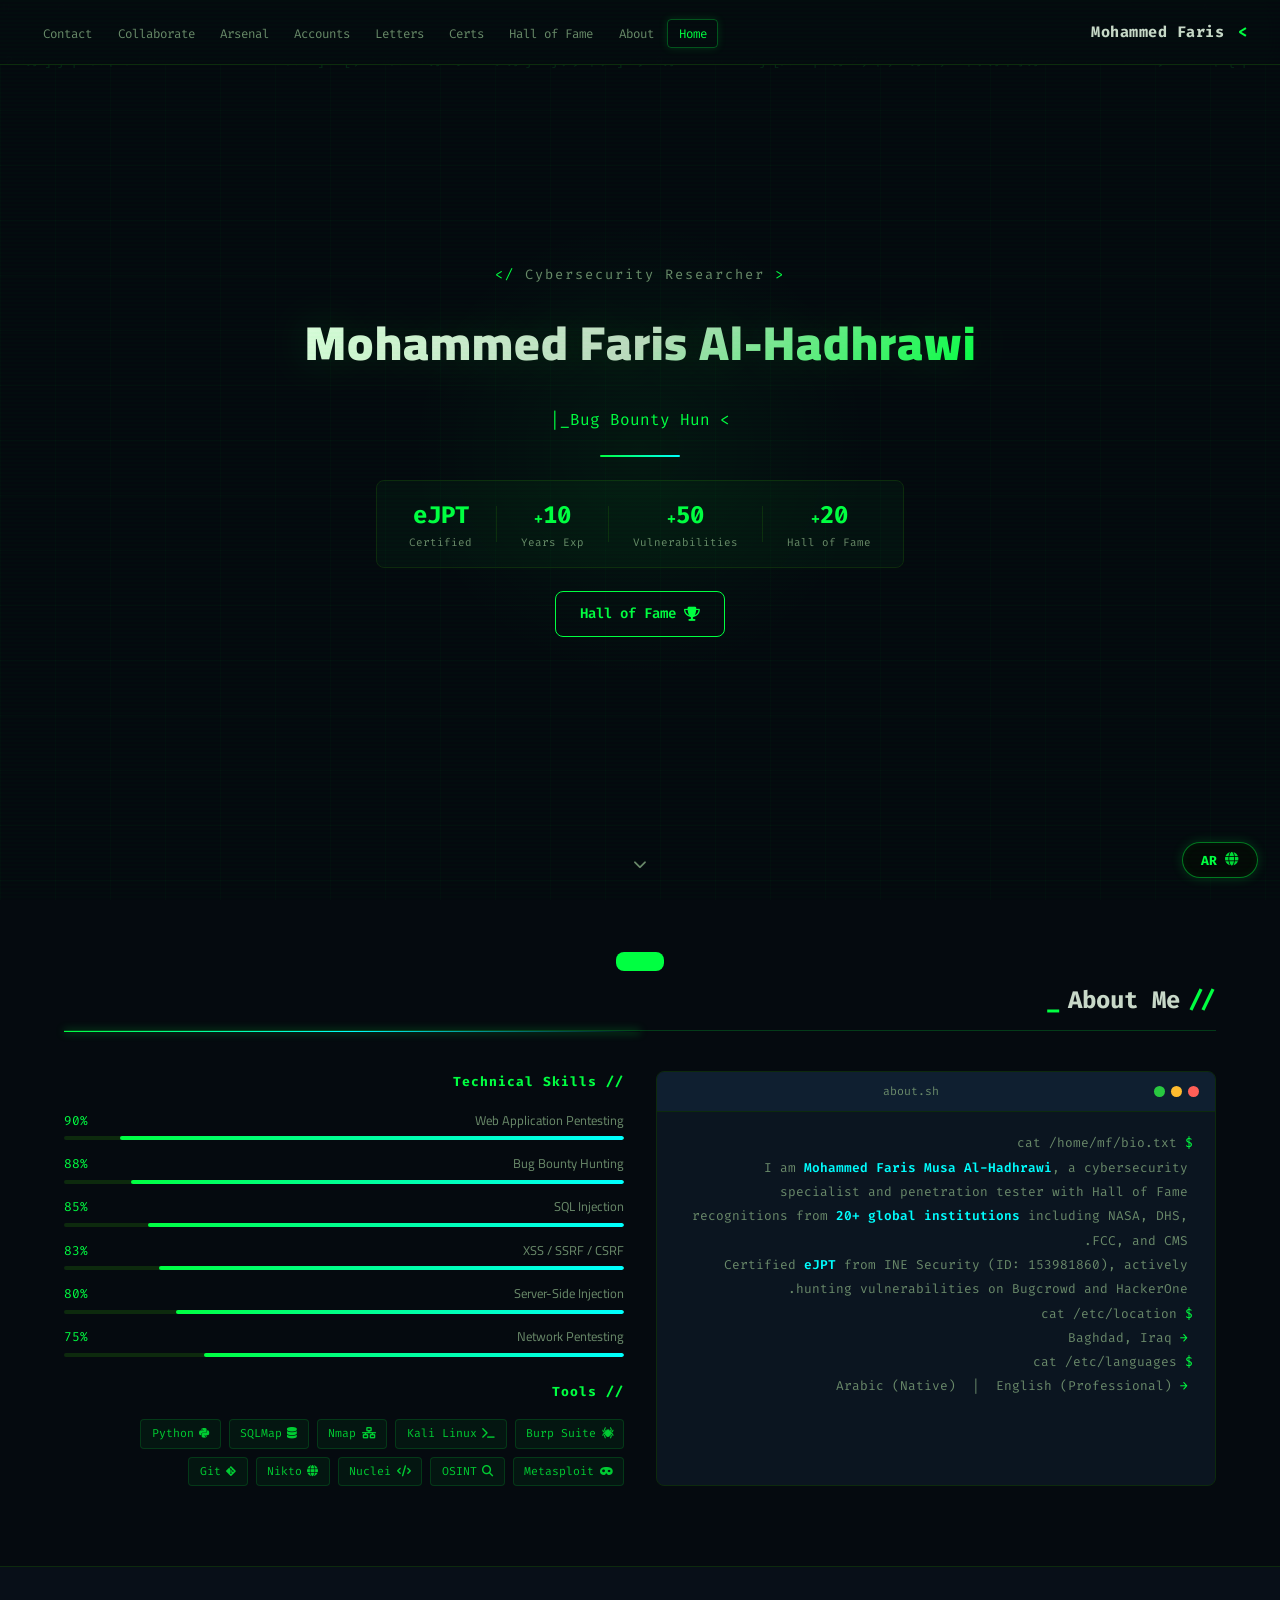
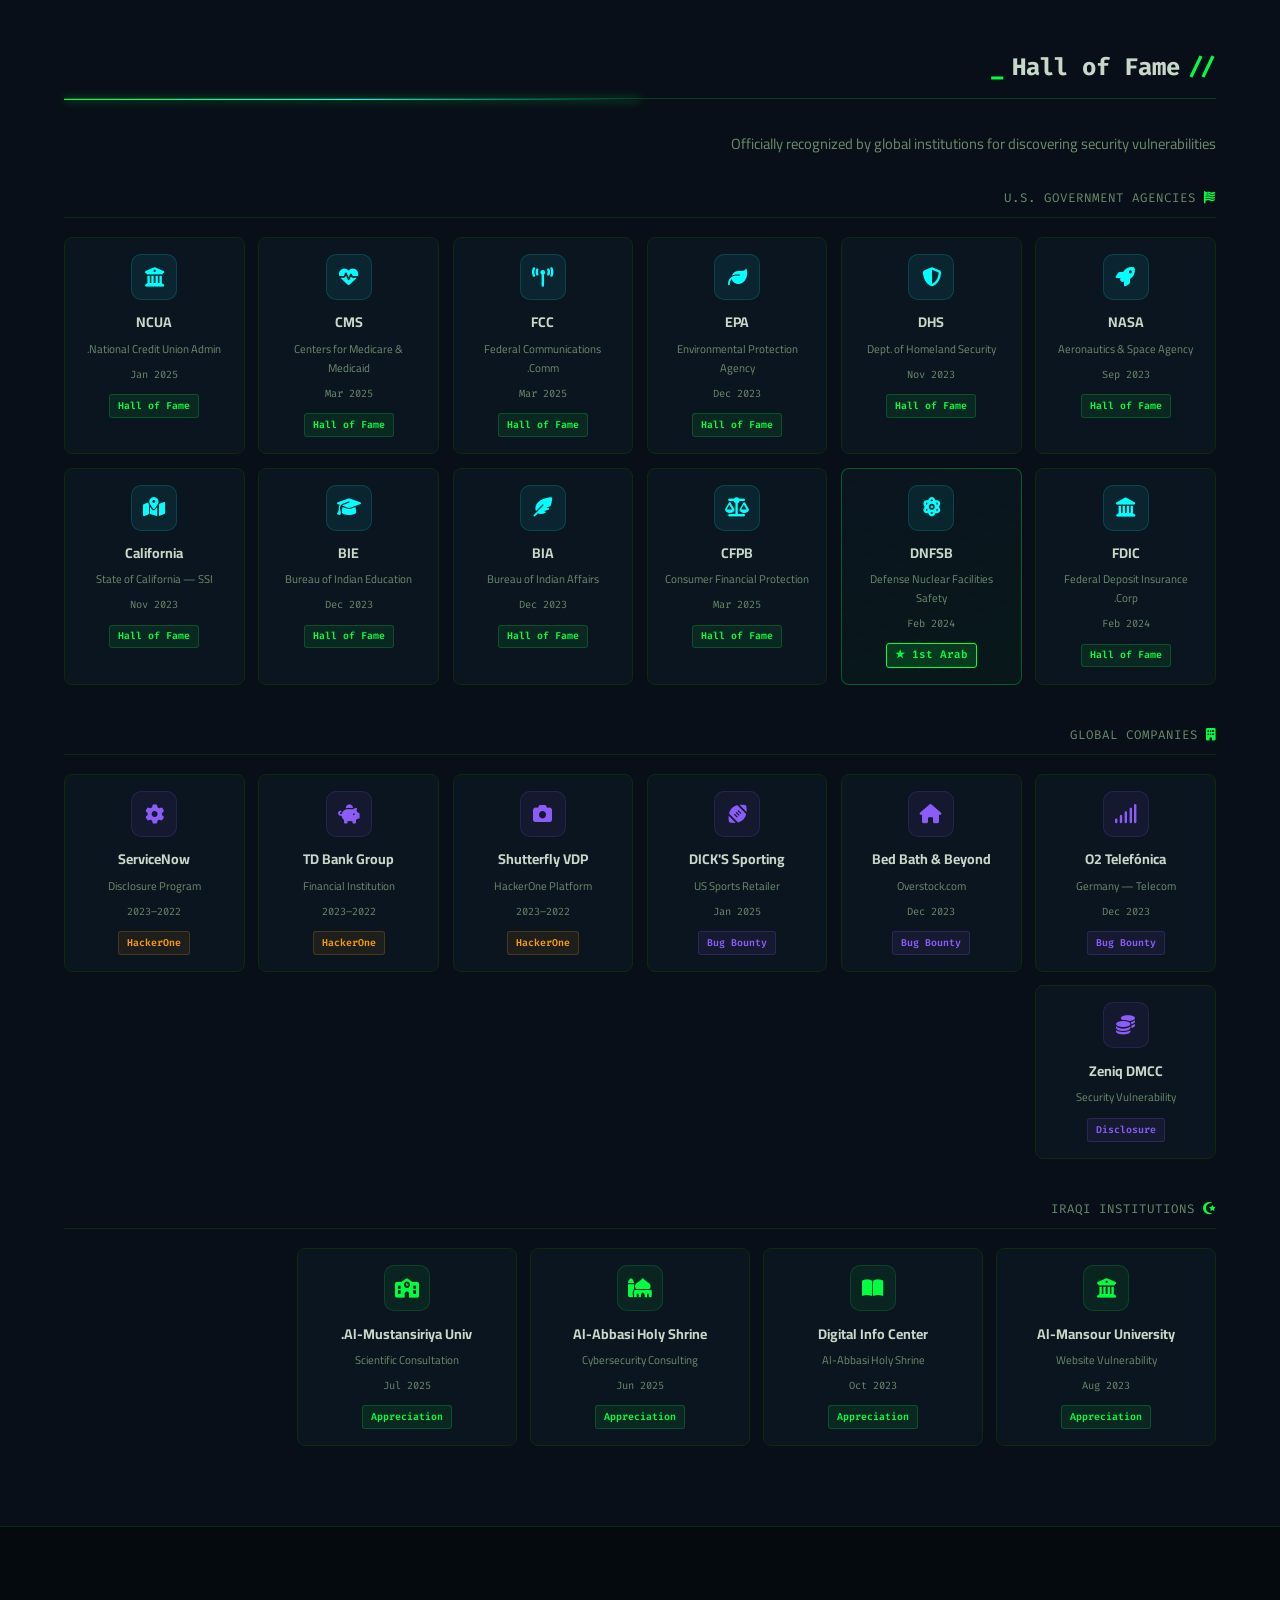
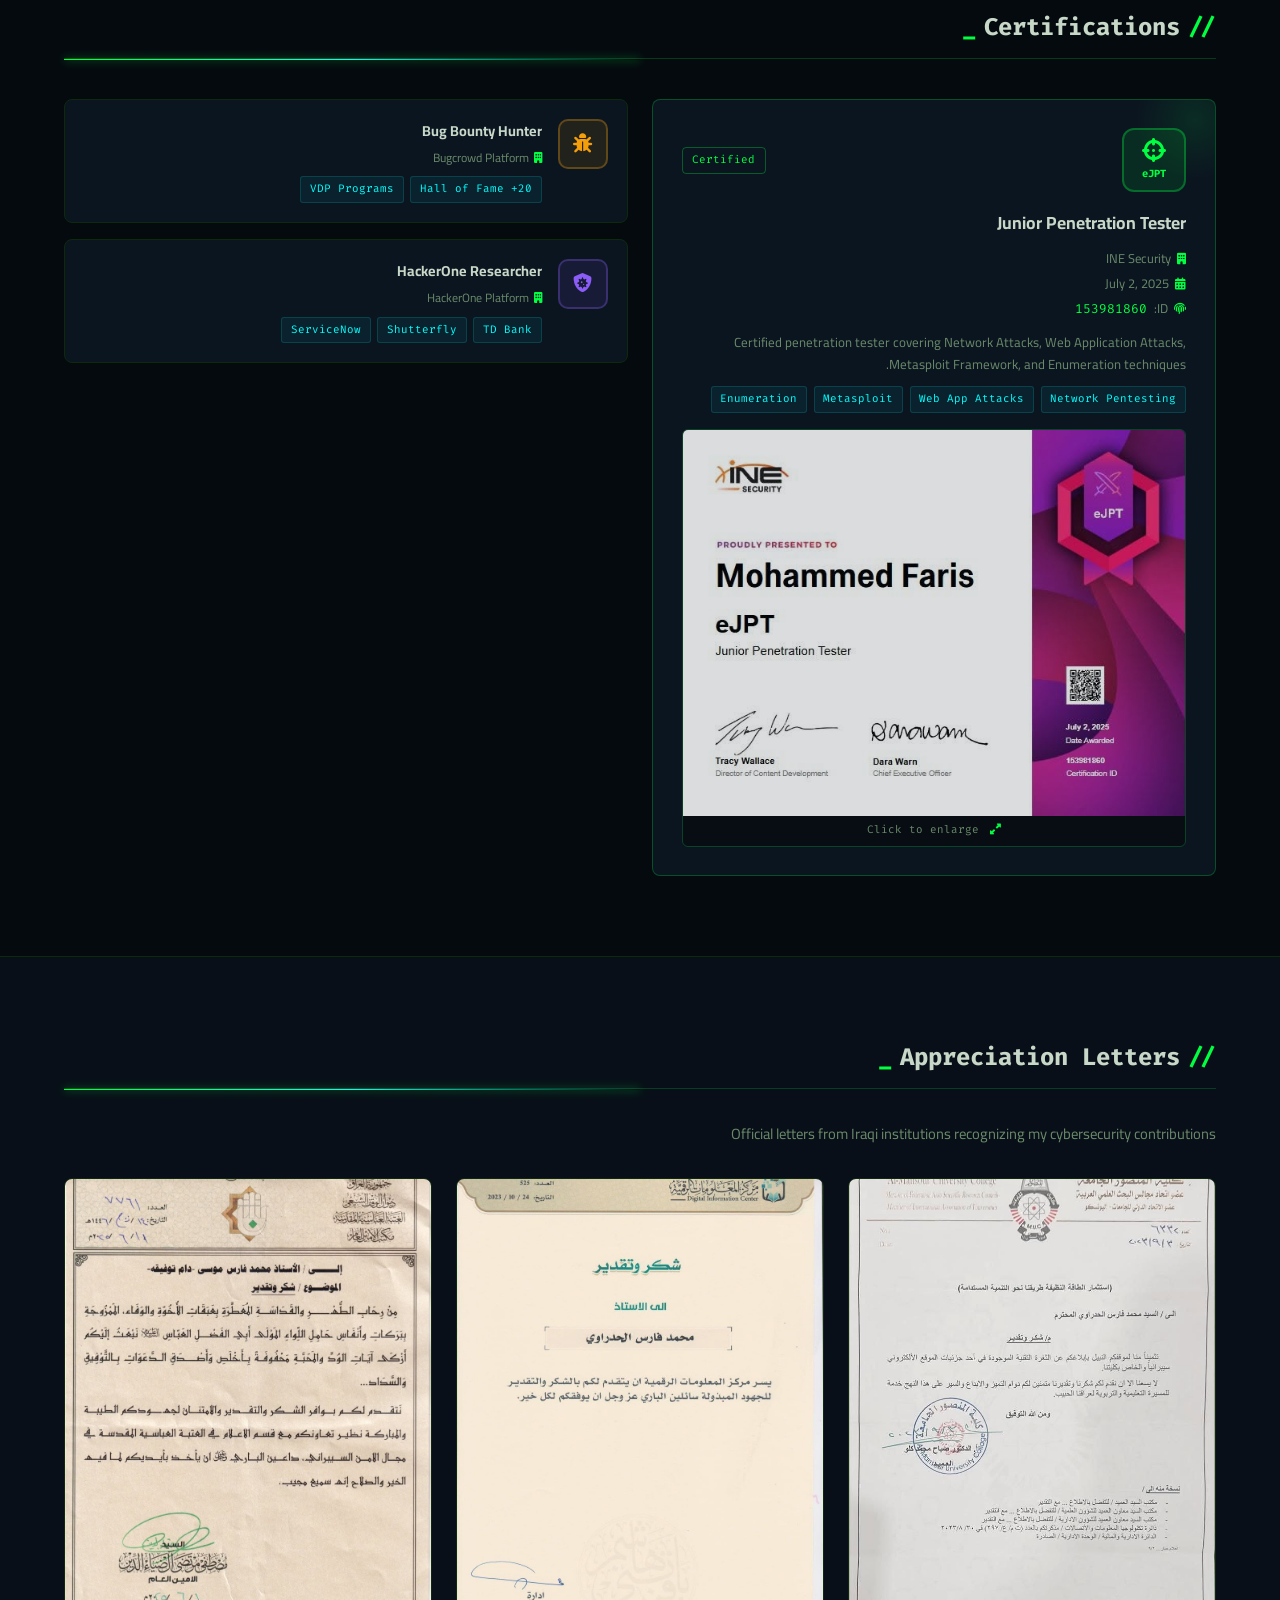
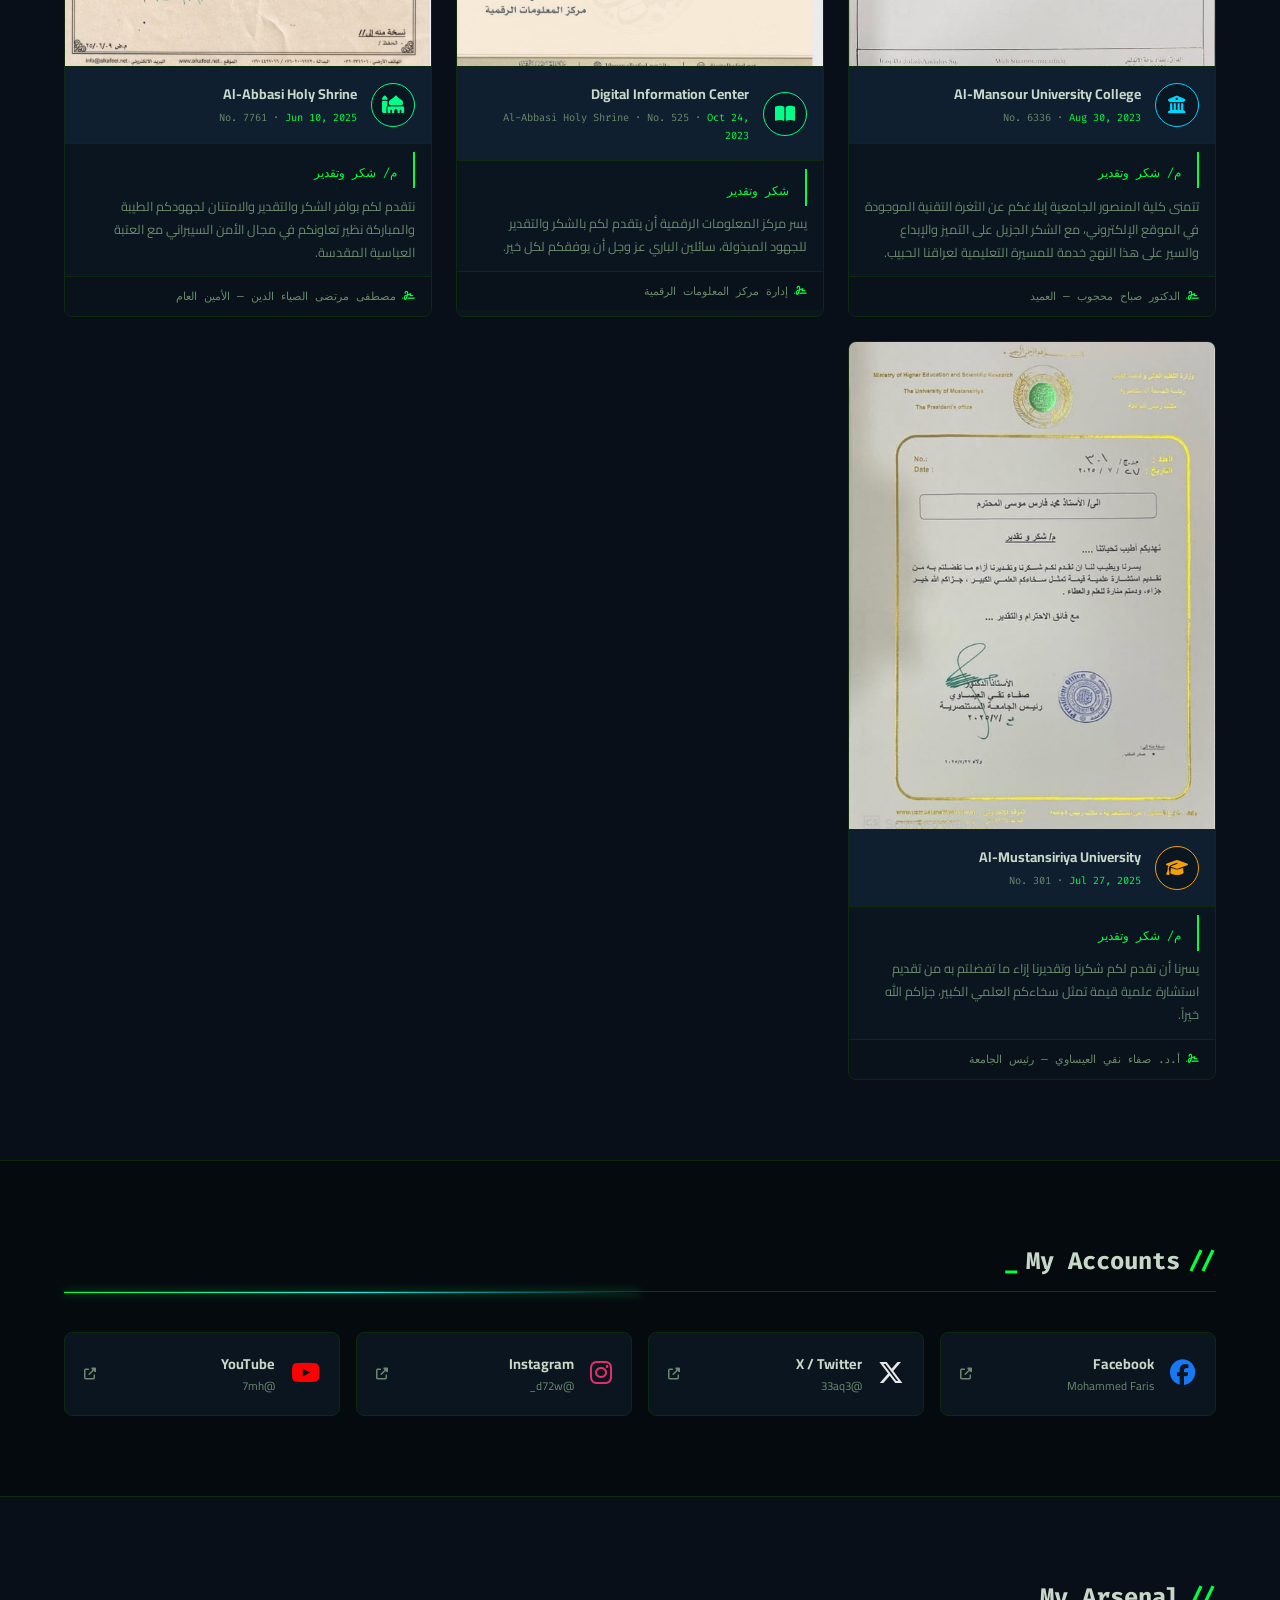
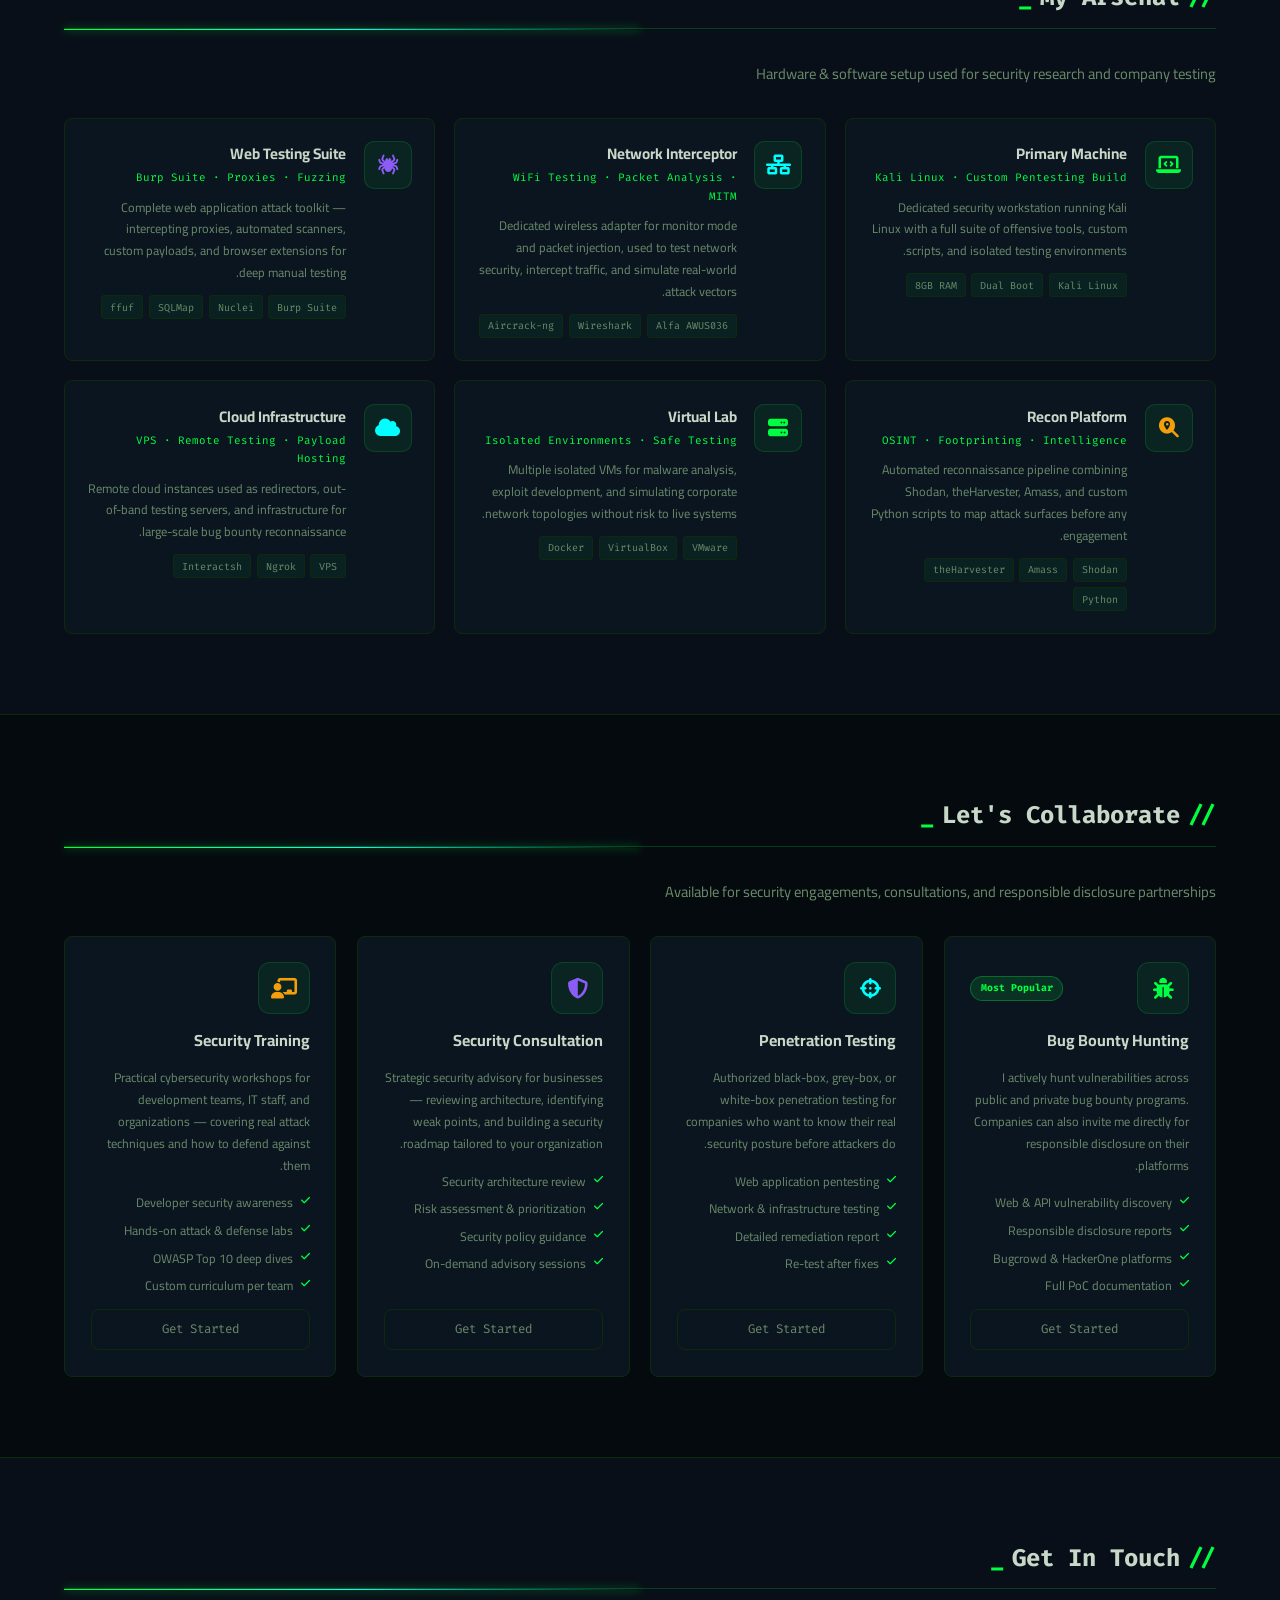
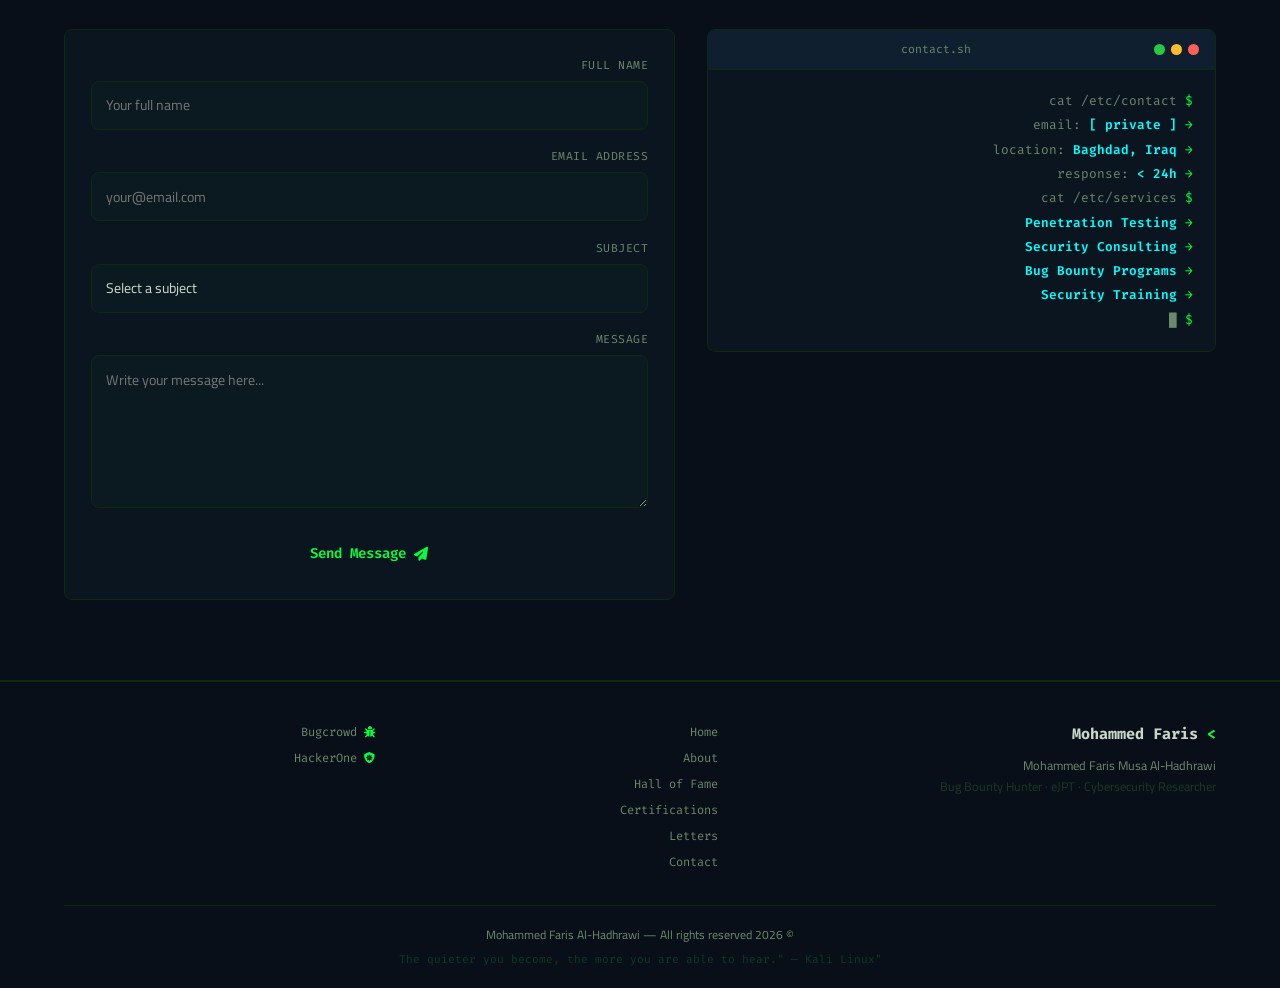
==== index.html @ b5dc28ff "Initial portfolio deploy" ====
<!DOCTYPE html>
<html lang="en" dir="ltr">
<head>
  <meta charset="UTF-8"/>
  <meta name="viewport" content="width=device-width,initial-scale=1.0"/>
  <title>Mohammed Faris — Cybersecurity Researcher</title>
  <link rel="preconnect" href="https://fonts.googleapis.com"/>
  <link href="https://fonts.googleapis.com/css2?family=Cairo:wght@400;600;700;900&family=Fira+Code:wght@300;400;500;600;700&display=swap" rel="stylesheet"/>
  <link rel="stylesheet" href="https://cdnjs.cloudflare.com/ajax/libs/font-awesome/6.5.0/css/all.min.css"/>
  <link rel="stylesheet" href="style.css"/>
</head>
<body>

<!-- PRELOADER -->
<div id="preloader">
  <div class="pre-box">
    <p class="pre-line"><span class="g">$</span> initializing system<span class="blink">_</span></p>
    <p class="pre-line"><span class="g">$</span> loading profile<span class="blink">_</span></p>
    <p class="pre-line"><span class="g">$</span> decrypting data<span class="blink">_</span></p>
    <div class="pre-bar"><div id="preFill"></div></div>
    <p id="preStatus" class="g mono">0%</p>
  </div>
</div>

<div class="scanlines"></div>
<div id="scrollProg"></div>

<!-- NAV -->
<nav id="nav">
  <a class="nav-logo" href="#hero"><span class="g">&gt;</span> Mohammed Faris</a>
  <button id="burger" aria-label="menu"><span></span><span></span><span></span></button>
  <ul id="navList">
    <li><a href="#hero" data-i18n="nav.home">Home</a></li>
    <li><a href="#about" data-i18n="nav.about">About</a></li>
    <li><a href="#achievements" data-i18n="nav.hof">Hall of Fame</a></li>
    <li><a href="#certs" data-i18n="nav.certs">Certs</a></li>
    <li><a href="#letters" data-i18n="nav.letters">Letters</a></li>
    <li><a href="#accounts" data-i18n="nav.accounts">Accounts</a></li>
    <li><a href="#arsenal" data-i18n="nav.arsenal">Arsenal</a></li>
    <li><a href="#collaborate" data-i18n="nav.collaborate">Collaborate</a></li>
    <li><a href="#contact" data-i18n="nav.contact">Contact</a></li>
  </ul>
</nav>

<!-- HERO -->
<section id="hero">
  <canvas id="matrix"></canvas>
  <div class="hero-inner">
    <div class="hero-tag"><span class="g mono">&lt;</span> <span data-i18n="hero.tag">Cybersecurity Researcher</span> <span class="g mono">/&gt;</span></div>
    <h1 class="hero-name" id="heroName">Mohammed Faris Al-Hadhrawi</h1>
    <div class="hero-roles"><span class="role-text" id="roleText"></span><span class="blink">|</span></div>
    <div class="hero-divider"></div>
    <div class="hero-stats">
      <div class="hs-item"><span class="hs-num g" data-target="20">0</span><span class="hs-plus g">+</span><span class="hs-label" data-i18n="hero.stat1">Hall of Fame</span></div>
      <div class="hs-sep"></div>
      <div class="hs-item"><span class="hs-num g" data-target="50">0</span><span class="hs-plus g">+</span><span class="hs-label" data-i18n="hero.stat2">Vulnerabilities</span></div>
      <div class="hs-sep"></div>
      <div class="hs-item"><span class="hs-num g" data-target="10">0</span><span class="hs-plus g">+</span><span class="hs-label" data-i18n="hero.stat3">Years Exp</span></div>
      <div class="hs-sep"></div>
      <div class="hs-item"><span class="hs-num g">eJPT</span><span class="hs-label" data-i18n="hero.stat4">Certified</span></div>
    </div>
    <div class="hero-btns">
      <a href="#achievements" class="btn-g" data-i18n-btn="hero.btn1"><i class="fas fa-trophy"></i> <span data-i18n="hero.btn1">Hall of Fame</span></a>
    </div>
  </div>
  <div class="scroll-hint"><i class="fas fa-chevron-down"></i></div>
</section>

<!-- ABOUT -->
<section id="about" class="sec">
  <div class="wrap">
    <div class="sec-head"><span class="g mono">// </span><span data-i18n="about.head">About Me</span><span class="g mono"> _</span></div>
    <div class="about-grid">
      <div class="about-card terminal-card">
        <div class="tc-bar"><span class="dot r"></span><span class="dot y"></span><span class="dot g2"></span><span class="tc-title">about.sh</span></div>
        <div class="tc-body">
          <p><span class="g">$</span> cat /home/mf/bio.txt</p>
          <p class="tc-text">I am <span class="hl">Mohammed Faris Musa Al-Hadhrawi</span>, a cybersecurity specialist and penetration tester with Hall of Fame recognitions from <span class="hl">20+ global institutions</span> including NASA, DHS, FCC, and CMS.</p>
          <p class="tc-text">Certified <span class="hl">eJPT</span> from INE Security (ID: 153981860), actively hunting vulnerabilities on Bugcrowd and HackerOne.</p>
          <p><span class="g">$</span> cat /etc/location</p>
          <p class="tc-text"><span class="g">→</span> Baghdad, Iraq</p>
          <p><span class="g">$</span> cat /etc/languages</p>
          <p class="tc-text"><span class="g">→</span> Arabic (Native) &nbsp;|&nbsp; English (Professional)</p>
        </div>
      </div>
      <div class="about-right">
        <h3 class="sub-title">// <span data-i18n="about.skills">Technical Skills</span></h3>
        <div class="skill-list">
          <div class="sk"><div class="sk-top"><span>Web Application Pentesting</span><span class="g mono">90%</span></div><div class="sk-bar"><div class="sk-fill" data-w="90"></div></div></div>
          <div class="sk"><div class="sk-top"><span>Bug Bounty Hunting</span><span class="g mono">88%</span></div><div class="sk-bar"><div class="sk-fill" data-w="88"></div></div></div>
          <div class="sk"><div class="sk-top"><span>SQL Injection</span><span class="g mono">85%</span></div><div class="sk-bar"><div class="sk-fill" data-w="85"></div></div></div>
          <div class="sk"><div class="sk-top"><span>XSS / SSRF / CSRF</span><span class="g mono">83%</span></div><div class="sk-bar"><div class="sk-fill" data-w="83"></div></div></div>
          <div class="sk"><div class="sk-top"><span>Server-Side Injection</span><span class="g mono">80%</span></div><div class="sk-bar"><div class="sk-fill" data-w="80"></div></div></div>
          <div class="sk"><div class="sk-top"><span>Network Pentesting</span><span class="g mono">75%</span></div><div class="sk-bar"><div class="sk-fill" data-w="75"></div></div></div>
        </div>
        <h3 class="sub-title" style="margin-top:1.5rem">// <span data-i18n="about.tools">Tools</span></h3>
        <div class="tools-wrap">
          <span class="tool-tag"><i class="fas fa-spider"></i> Burp Suite</span>
          <span class="tool-tag"><i class="fas fa-terminal"></i> Kali Linux</span>
          <span class="tool-tag"><i class="fas fa-network-wired"></i> Nmap</span>
          <span class="tool-tag"><i class="fas fa-database"></i> SQLMap</span>
          <span class="tool-tag"><i class="fab fa-python"></i> Python</span>
          <span class="tool-tag"><i class="fas fa-mask"></i> Metasploit</span>
          <span class="tool-tag"><i class="fas fa-search"></i> OSINT</span>
          <span class="tool-tag"><i class="fas fa-code"></i> Nuclei</span>
          <span class="tool-tag"><i class="fas fa-globe"></i> Nikto</span>
          <span class="tool-tag"><i class="fab fa-git-alt"></i> Git</span>
        </div>
      </div>
    </div>
  </div>
</section>

<!-- HALL OF FAME -->
<section id="achievements" class="sec sec-dark">
  <div class="wrap">
    <div class="sec-head"><span class="g mono">// </span><span data-i18n="hof.head">Hall of Fame</span><span class="g mono"> _</span></div>
    <p class="sec-sub" data-i18n="hof.sub">Officially recognized by global institutions for discovering security vulnerabilities</p>

    <div class="cat-label"><i class="fas fa-flag-usa"></i> <span data-i18n="hof.cat1">U.S. Government Agencies</span></div>
    <div class="hof-grid">
      <a class="hof-card" href="https://www.nasa.gov" target="_blank" rel="noopener"><div class="hof-icon gov"><i class="fas fa-rocket"></i></div><div class="hof-name">NASA</div><div class="hof-desc">Aeronautics & Space Agency</div><div class="hof-date">Sep 2023</div><div class="hof-badge">Hall of Fame</div></a>
      <a class="hof-card" href="https://www.dhs.gov" target="_blank" rel="noopener"><div class="hof-icon gov"><i class="fas fa-shield-alt"></i></div><div class="hof-name">DHS</div><div class="hof-desc">Dept. of Homeland Security</div><div class="hof-date">Nov 2023</div><div class="hof-badge">Hall of Fame</div></a>
      <a class="hof-card" href="https://www.epa.gov" target="_blank" rel="noopener"><div class="hof-icon gov"><i class="fas fa-leaf"></i></div><div class="hof-name">EPA</div><div class="hof-desc">Environmental Protection Agency</div><div class="hof-date">Dec 2023</div><div class="hof-badge">Hall of Fame</div></a>
      <a class="hof-card" href="https://www.fcc.gov" target="_blank" rel="noopener"><div class="hof-icon gov"><i class="fas fa-broadcast-tower"></i></div><div class="hof-name">FCC</div><div class="hof-desc">Federal Communications Comm.</div><div class="hof-date">Mar 2025</div><div class="hof-badge">Hall of Fame</div></a>
      <a class="hof-card" href="https://www.cms.gov" target="_blank" rel="noopener"><div class="hof-icon gov"><i class="fas fa-heartbeat"></i></div><div class="hof-name">CMS</div><div class="hof-desc">Centers for Medicare & Medicaid</div><div class="hof-date">Mar 2025</div><div class="hof-badge">Hall of Fame</div></a>
      <a class="hof-card" href="https://www.ncua.gov" target="_blank" rel="noopener"><div class="hof-icon gov"><i class="fas fa-university"></i></div><div class="hof-name">NCUA</div><div class="hof-desc">National Credit Union Admin.</div><div class="hof-date">Jan 2025</div><div class="hof-badge">Hall of Fame</div></a>
      <a class="hof-card" href="https://www.fdic.gov" target="_blank" rel="noopener"><div class="hof-icon gov"><i class="fas fa-landmark"></i></div><div class="hof-name">FDIC</div><div class="hof-desc">Federal Deposit Insurance Corp.</div><div class="hof-date">Feb 2024</div><div class="hof-badge">Hall of Fame</div></a>
      <a class="hof-card special" href="https://www.dnfsb.gov" target="_blank" rel="noopener"><div class="hof-icon gov"><i class="fas fa-atom"></i></div><div class="hof-name">DNFSB</div><div class="hof-desc">Defense Nuclear Facilities Safety</div><div class="hof-date">Feb 2024</div><div class="hof-badge special-b">1st Arab ★</div></a>
      <a class="hof-card" href="https://www.consumerfinance.gov" target="_blank" rel="noopener"><div class="hof-icon gov"><i class="fas fa-balance-scale"></i></div><div class="hof-name">CFPB</div><div class="hof-desc">Consumer Financial Protection</div><div class="hof-date">Mar 2025</div><div class="hof-badge">Hall of Fame</div></a>
      <a class="hof-card" href="https://www.bia.gov" target="_blank" rel="noopener"><div class="hof-icon gov"><i class="fas fa-feather-alt"></i></div><div class="hof-name">BIA</div><div class="hof-desc">Bureau of Indian Affairs</div><div class="hof-date">Dec 2023</div><div class="hof-badge">Hall of Fame</div></a>
      <a class="hof-card" href="https://www.bie.edu" target="_blank" rel="noopener"><div class="hof-icon gov"><i class="fas fa-graduation-cap"></i></div><div class="hof-name">BIE</div><div class="hof-desc">Bureau of Indian Education</div><div class="hof-date">Dec 2023</div><div class="hof-badge">Hall of Fame</div></a>
      <a class="hof-card" href="https://www.ca.gov" target="_blank" rel="noopener"><div class="hof-icon gov"><i class="fas fa-map-marked-alt"></i></div><div class="hof-name">California</div><div class="hof-desc">State of California — SSI</div><div class="hof-date">Nov 2023</div><div class="hof-badge">Hall of Fame</div></a>
    </div>

    <div class="cat-label" style="margin-top:2.5rem"><i class="fas fa-building"></i> <span data-i18n="hof.cat2">Global Companies</span></div>
    <div class="hof-grid">
      <a class="hof-card" href="https://www.telefonica.com" target="_blank" rel="noopener"><div class="hof-icon co"><i class="fas fa-signal"></i></div><div class="hof-name">O2 Telefónica</div><div class="hof-desc">Germany — Telecom</div><div class="hof-date">Dec 2023</div><div class="hof-badge co-b">Bug Bounty</div></a>
      <a class="hof-card" href="https://www.overstock.com" target="_blank" rel="noopener"><div class="hof-icon co"><i class="fas fa-home"></i></div><div class="hof-name">Bed Bath &amp; Beyond</div><div class="hof-desc">Overstock.com</div><div class="hof-date">Dec 2023</div><div class="hof-badge co-b">Bug Bounty</div></a>
      <a class="hof-card" href="https://www.dickssportinggoods.com" target="_blank" rel="noopener"><div class="hof-icon co"><i class="fas fa-football-ball"></i></div><div class="hof-name">DICK'S Sporting</div><div class="hof-desc">US Sports Retailer</div><div class="hof-date">Jan 2025</div><div class="hof-badge co-b">Bug Bounty</div></a>
      <a class="hof-card" href="https://www.shutterfly.com" target="_blank" rel="noopener"><div class="hof-icon co"><i class="fas fa-camera"></i></div><div class="hof-name">Shutterfly VDP</div><div class="hof-desc">HackerOne Platform</div><div class="hof-date">2022–2023</div><div class="hof-badge h1-b">HackerOne</div></a>
      <a class="hof-card" href="https://www.td.com" target="_blank" rel="noopener"><div class="hof-icon co"><i class="fas fa-piggy-bank"></i></div><div class="hof-name">TD Bank Group</div><div class="hof-desc">Financial Institution</div><div class="hof-date">2022–2023</div><div class="hof-badge h1-b">HackerOne</div></a>
      <a class="hof-card" href="https://www.servicenow.com" target="_blank" rel="noopener"><div class="hof-icon co"><i class="fas fa-cog"></i></div><div class="hof-name">ServiceNow</div><div class="hof-desc">Disclosure Program</div><div class="hof-date">2022–2023</div><div class="hof-badge h1-b">HackerOne</div></a>
      <a class="hof-card" href="https://zeniqdmcc.com" target="_blank" rel="noopener"><div class="hof-icon co"><i class="fas fa-coins"></i></div><div class="hof-name">Zeniq DMCC</div><div class="hof-desc">Security Vulnerability</div><div class="hof-badge co-b">Disclosure</div></a>
    </div>

    <div class="cat-label" style="margin-top:2.5rem"><i class="fas fa-star-and-crescent"></i> <span data-i18n="hof.cat3">Iraqi Institutions</span></div>
    <div class="hof-grid hof-grid-4">
      <a class="hof-card" href="https://www.muc.edu.iq" target="_blank" rel="noopener"><div class="hof-icon iq"><i class="fas fa-university"></i></div><div class="hof-name">Al-Mansour University</div><div class="hof-desc">Website Vulnerability</div><div class="hof-date">Aug 2023</div><div class="hof-badge iq-b">Appreciation</div></a>
      <a class="hof-card" href="https://library.alkafeel.net/dic" target="_blank" rel="noopener"><div class="hof-icon iq"><i class="fas fa-book-open"></i></div><div class="hof-name">Digital Info Center</div><div class="hof-desc">Al-Abbasi Holy Shrine</div><div class="hof-date">Oct 2023</div><div class="hof-badge iq-b">Appreciation</div></a>
      <a class="hof-card" href="https://www.alkafeel.net" target="_blank" rel="noopener"><div class="hof-icon iq"><i class="fas fa-mosque"></i></div><div class="hof-name">Al-Abbasi Holy Shrine</div><div class="hof-desc">Cybersecurity Consulting</div><div class="hof-date">Jun 2025</div><div class="hof-badge iq-b">Appreciation</div></a>
      <a class="hof-card" href="https://uomustansiriyah.edu.iq" target="_blank" rel="noopener"><div class="hof-icon iq"><i class="fas fa-school"></i></div><div class="hof-name">Al-Mustansiriya Univ.</div><div class="hof-desc">Scientific Consultation</div><div class="hof-date">Jul 2025</div><div class="hof-badge iq-b">Appreciation</div></a>
    </div>
  </div>
</section>

<!-- CERTIFICATES -->
<section id="certs" class="sec">
  <div class="wrap">
    <div class="sec-head"><span class="g mono">// </span><span data-i18n="certs.head">Certifications</span><span class="g mono"> _</span></div>
    <div class="certs-row">
      <div class="cert-big">
        <div class="cert-glow"></div>
        <div class="cert-top">
          <div class="cert-ico ejpt"><i class="fas fa-crosshairs"></i><span>eJPT</span></div>
          <div class="cert-label-box">Certified</div>
        </div>
        <h3>Junior Penetration Tester</h3>
        <p class="cert-org"><i class="fas fa-building"></i> INE Security</p>
        <p class="cert-org"><i class="fas fa-calendar-alt"></i> July 2, 2025</p>
        <p class="cert-org"><i class="fas fa-fingerprint"></i> ID: <span class="g mono">153981860</span></p>
        <p class="cert-desc" data-i18n="certs.desc">Certified penetration tester covering Network Attacks, Web Application Attacks, Metasploit Framework, and Enumeration techniques.</p>
        <div class="cert-chips"><span>Network Pentesting</span><span>Web App Attacks</span><span>Metasploit</span><span>Enumeration</span></div>
        <div class="cert-img-preview" onclick="openLetter(4)">
          <img src="images/ejpt.jpg" alt="eJPT Certificate"/>
          <div class="cert-img-hint"><i class="fas fa-expand-alt"></i> Click to enlarge</div>
        </div>
      </div>
      <div class="certs-small-col">
        <div class="cert-sm">
          <div class="cert-ico bc"><i class="fas fa-bug"></i></div>
          <div><h4>Bug Bounty Hunter</h4><p><i class="fas fa-building"></i> Bugcrowd Platform</p><div class="cert-chips"><span>20+ Hall of Fame</span><span>VDP Programs</span></div></div>
        </div>
        <div class="cert-sm">
          <div class="cert-ico h1c"><i class="fas fa-shield-virus"></i></div>
          <div><h4>HackerOne Researcher</h4><p><i class="fas fa-building"></i> HackerOne Platform</p><div class="cert-chips"><span>TD Bank</span><span>Shutterfly</span><span>ServiceNow</span></div></div>
        </div>
      </div>
    </div>
  </div>
</section>

<!-- APPRECIATION LETTERS -->
<section id="letters" class="sec sec-dark">
  <div class="wrap">
    <div class="sec-head"><span class="g mono">// </span><span data-i18n="letters.head">Appreciation Letters</span><span class="g mono"> _</span></div>
    <p class="sec-sub" data-i18n="letters.sub">Official letters from Iraqi institutions recognizing my cybersecurity contributions</p>
    <div class="letters-grid">

      <!-- Letter 1: Al-Mansour -->
      <div class="letter">
        <div class="letter-img-wrap" onclick="openLetter(0)">
          <img src="images/letter1.jpg" alt="Al-Mansour University College" loading="lazy"/>
          <div class="letter-img-overlay"><i class="fas fa-expand-alt"></i> View Letter</div>
        </div>
        <div class="letter-top">
          <div class="l-seal" style="--lc:#00d4ff"><i class="fas fa-university"></i></div>
          <div>
            <div class="l-org" data-i18n="letter1.org">Al-Mansour University College</div>
            <div class="l-meta"><span>No. 6336</span> · <span class="g">Aug 30, 2023</span></div>
          </div>
        </div>
        <div class="l-subj" dir="rtl">م/ شكر وتقدير</div>
        <p class="l-body" dir="rtl">تتمنى كلية المنصور الجامعية إبلاغكم عن الثغرة التقنية الموجودة في الموقع الإلكتروني، مع الشكر الجزيل على التميز والإبداع والسير على هذا النهج خدمة للمسيرة التعليمية لعراقنا الحبيب.</p>
        <div class="l-sign" dir="rtl"><i class="fas fa-signature"></i> الدكتور صباح محجوب — العميد</div>
      </div>

      <!-- Letter 2: Digital Info Center -->
      <div class="letter">
        <div class="letter-img-wrap" onclick="openLetter(1)">
          <img src="images/letter2.jpg" alt="Digital Information Center" loading="lazy"/>
          <div class="letter-img-overlay"><i class="fas fa-expand-alt"></i> View Letter</div>
        </div>
        <div class="letter-top">
          <div class="l-seal" style="--lc:#00ff88"><i class="fas fa-book-open"></i></div>
          <div>
            <div class="l-org" data-i18n="letter2.org">Digital Information Center</div>
            <div class="l-meta" style="color:var(--txt2)">Al-Abbasi Holy Shrine · <span>No. 525</span> · <span class="g">Oct 24, 2023</span></div>
          </div>
        </div>
        <div class="l-subj" dir="rtl">شكر وتقدير</div>
        <p class="l-body" dir="rtl">يسر مركز المعلومات الرقمية أن يتقدم لكم بالشكر والتقدير للجهود المبذولة، سائلين الباري عز وجل أن يوفقكم لكل خير.</p>
        <div class="l-sign" dir="rtl"><i class="fas fa-signature"></i> إدارة مركز المعلومات الرقمية</div>
      </div>

      <!-- Letter 3: Al-Abbasi -->
      <div class="letter">
        <div class="letter-img-wrap" onclick="openLetter(2)">
          <img src="images/letter3.jpg" alt="Al-Abbasi Holy Shrine" loading="lazy"/>
          <div class="letter-img-overlay"><i class="fas fa-expand-alt"></i> View Letter</div>
        </div>
        <div class="letter-top">
          <div class="l-seal" style="--lc:#00ff88"><i class="fas fa-mosque"></i></div>
          <div>
            <div class="l-org" data-i18n="letter3.org">Al-Abbasi Holy Shrine</div>
            <div class="l-meta"><span>No. 7761</span> · <span class="g">Jun 10, 2025</span></div>
          </div>
        </div>
        <div class="l-subj" dir="rtl">م/ شكر وتقدير</div>
        <p class="l-body" dir="rtl">نتقدم لكم بوافر الشكر والتقدير والامتنان لجهودكم الطيبة والمباركة نظير تعاونكم في مجال الأمن السيبراني مع العتبة العباسية المقدسة.</p>
        <div class="l-sign" dir="rtl"><i class="fas fa-signature"></i> مصطفى مرتضى الصياء الدين — الأمين العام</div>
      </div>

      <!-- Letter 4: Al-Mustansiriya -->
      <div class="letter">
        <div class="letter-img-wrap" onclick="openLetter(3)">
          <img src="images/letter4.jpg" alt="Al-Mustansiriya University" loading="lazy"/>
          <div class="letter-img-overlay"><i class="fas fa-expand-alt"></i> View Letter</div>
        </div>
        <div class="letter-top">
          <div class="l-seal" style="--lc:#f59e0b"><i class="fas fa-graduation-cap"></i></div>
          <div>
            <div class="l-org" data-i18n="letter4.org">Al-Mustansiriya University</div>
            <div class="l-meta"><span>No. 301</span> · <span class="g">Jul 27, 2025</span></div>
          </div>
        </div>
        <div class="l-subj" dir="rtl">م/ شكر وتقدير</div>
        <p class="l-body" dir="rtl">يسرنا أن نقدم لكم شكرنا وتقديرنا إزاء ما تفضلتم به من تقديم استشارة علمية قيمة تمثل سخاءكم العلمي الكبير، جزاكم الله خيراً.</p>
        <div class="l-sign" dir="rtl"><i class="fas fa-signature"></i> أ.د. صفاء نقي العيساوي — رئيس الجامعة</div>
      </div>

    </div>
  </div>
</section>

<!-- ACCOUNTS -->
<section id="accounts" class="sec">
  <div class="wrap">
    <div class="sec-head"><span class="g mono">// </span><span data-i18n="accounts.head">My Accounts</span><span class="g mono"> _</span></div>
    <div class="acc-grid">
      <a class="acc-card" href="https://www.facebook.com/mohammed.faris.970569" target="_blank" rel="noopener"><div class="acc-icon" style="color:#1877f2"><i class="fab fa-facebook"></i></div><div class="acc-info"><div class="acc-name">Facebook</div><div class="acc-stat">Mohammed Faris</div></div><i class="fas fa-external-link-alt acc-arrow"></i></a>
      <a class="acc-card" href="https://x.com/33aq3" target="_blank" rel="noopener"><div class="acc-icon" style="color:#e7e7e7"><i class="fab fa-x-twitter"></i></div><div class="acc-info"><div class="acc-name">X / Twitter</div><div class="acc-stat">@33aq3</div></div><i class="fas fa-external-link-alt acc-arrow"></i></a>
      <a class="acc-card" href="https://www.instagram.com/d72w_" target="_blank" rel="noopener"><div class="acc-icon" style="color:#e1306c"><i class="fab fa-instagram"></i></div><div class="acc-info"><div class="acc-name">Instagram</div><div class="acc-stat">@d72w_</div></div><i class="fas fa-external-link-alt acc-arrow"></i></a>
      <a class="acc-card" href="https://www.youtube.com/@7mh" target="_blank" rel="noopener"><div class="acc-icon" style="color:#ff0000"><i class="fab fa-youtube"></i></div><div class="acc-info"><div class="acc-name">YouTube</div><div class="acc-stat">@7mh</div></div><i class="fas fa-external-link-alt acc-arrow"></i></a>
    </div>
  </div>
</section>

<!-- ARSENAL -->
<section id="arsenal" class="sec sec-dark">
  <div class="wrap">
    <div class="sec-head"><span class="g mono">// </span><span data-i18n="arsenal.head">My Arsenal</span><span class="g mono"> _</span></div>
    <p class="sec-sub" data-i18n="arsenal.sub">Hardware &amp; software setup used for security research and company testing</p>
    <div class="arsenal-grid">

      <div class="ars-card">
        <div class="ars-icon" style="--ac:#00ff41"><i class="fas fa-laptop-code"></i></div>
        <div class="ars-body">
          <div class="ars-name" data-i18n="ars1.name">Primary Machine</div>
          <div class="ars-spec" data-i18n="ars1.spec">Kali Linux · Custom Pentesting Build</div>
          <p class="ars-desc">Dedicated security workstation running Kali Linux with a full suite of offensive tools, custom scripts, and isolated testing environments.</p>
          <div class="ars-tags"><span>Kali Linux</span><span>Dual Boot</span><span>8GB RAM</span></div>
        </div>
      </div>

      <div class="ars-card">
        <div class="ars-icon" style="--ac:#00ffff"><i class="fas fa-network-wired"></i></div>
        <div class="ars-body">
          <div class="ars-name" data-i18n="ars2.name">Network Interceptor</div>
          <div class="ars-spec" data-i18n="ars2.spec">WiFi Testing · Packet Analysis · MITM</div>
          <p class="ars-desc">Dedicated wireless adapter for monitor mode and packet injection, used to test network security, intercept traffic, and simulate real-world attack vectors.</p>
          <div class="ars-tags"><span>Alfa AWUS036</span><span>Wireshark</span><span>Aircrack-ng</span></div>
        </div>
      </div>

      <div class="ars-card">
        <div class="ars-icon" style="--ac:#8b5cf6"><i class="fas fa-spider"></i></div>
        <div class="ars-body">
          <div class="ars-name" data-i18n="ars3.name">Web Testing Suite</div>
          <div class="ars-spec" data-i18n="ars3.spec">Burp Suite · Proxies · Fuzzing</div>
          <p class="ars-desc">Complete web application attack toolkit — intercepting proxies, automated scanners, custom payloads, and browser extensions for deep manual testing.</p>
          <div class="ars-tags"><span>Burp Suite</span><span>Nuclei</span><span>SQLMap</span><span>ffuf</span></div>
        </div>
      </div>

      <div class="ars-card">
        <div class="ars-icon" style="--ac:#f59e0b"><i class="fas fa-search-location"></i></div>
        <div class="ars-body">
          <div class="ars-name" data-i18n="ars4.name">Recon Platform</div>
          <div class="ars-spec" data-i18n="ars4.spec">OSINT · Footprinting · Intelligence</div>
          <p class="ars-desc">Automated reconnaissance pipeline combining Shodan, theHarvester, Amass, and custom Python scripts to map attack surfaces before any engagement.</p>
          <div class="ars-tags"><span>Shodan</span><span>Amass</span><span>theHarvester</span><span>Python</span></div>
        </div>
      </div>

      <div class="ars-card">
        <div class="ars-icon" style="--ac:#00ff41"><i class="fas fa-server"></i></div>
        <div class="ars-body">
          <div class="ars-name" data-i18n="ars5.name">Virtual Lab</div>
          <div class="ars-spec" data-i18n="ars5.spec">Isolated Environments · Safe Testing</div>
          <p class="ars-desc">Multiple isolated VMs for malware analysis, exploit development, and simulating corporate network topologies without risk to live systems.</p>
          <div class="ars-tags"><span>VMware</span><span>VirtualBox</span><span>Docker</span></div>
        </div>
      </div>

      <div class="ars-card">
        <div class="ars-icon" style="--ac:#00ffff"><i class="fas fa-cloud"></i></div>
        <div class="ars-body">
          <div class="ars-name" data-i18n="ars6.name">Cloud Infrastructure</div>
          <div class="ars-spec" data-i18n="ars6.spec">VPS · Remote Testing · Payload Hosting</div>
          <p class="ars-desc">Remote cloud instances used as redirectors, out-of-band testing servers, and infrastructure for large-scale bug bounty reconnaissance.</p>
          <div class="ars-tags"><span>VPS</span><span>Ngrok</span><span>Interactsh</span></div>
        </div>
      </div>

    </div>
  </div>
</section>

<!-- COLLABORATION -->
<section id="collaborate" class="sec">
  <div class="wrap">
    <div class="sec-head"><span class="g mono">// </span><span data-i18n="collab.head">Let's Collaborate</span><span class="g mono"> _</span></div>
    <p class="sec-sub" data-i18n="collab.sub">Available for security engagements, consultations, and responsible disclosure partnerships</p>
    <div class="collab-grid">

      <div class="collab-card">
        <div class="collab-top">
          <div class="collab-ico" style="--cc:#00ff41"><i class="fas fa-bug"></i></div>
          <div class="collab-badge" data-i18n="collab.popular">Most Popular</div>
        </div>
        <h3 class="collab-title" data-i18n="collab1.title">Bug Bounty Hunting</h3>
        <p class="collab-desc">I actively hunt vulnerabilities across public and private bug bounty programs. Companies can also invite me directly for responsible disclosure on their platforms.</p>
        <ul class="collab-list">
          <li><i class="fas fa-check"></i> Web &amp; API vulnerability discovery</li>
          <li><i class="fas fa-check"></i> Responsible disclosure reports</li>
          <li><i class="fas fa-check"></i> Bugcrowd &amp; HackerOne platforms</li>
          <li><i class="fas fa-check"></i> Full PoC documentation</li>
        </ul>
        <a href="#contact" class="collab-btn">Get Started</a>
      </div>

      <div class="collab-card">
        <div class="collab-top">
          <div class="collab-ico" style="--cc:#00ffff"><i class="fas fa-crosshairs"></i></div>
        </div>
        <h3 class="collab-title" data-i18n="collab2.title">Penetration Testing</h3>
        <p class="collab-desc">Authorized black-box, grey-box, or white-box penetration testing for companies who want to know their real security posture before attackers do.</p>
        <ul class="collab-list">
          <li><i class="fas fa-check"></i> Web application pentesting</li>
          <li><i class="fas fa-check"></i> Network &amp; infrastructure testing</li>
          <li><i class="fas fa-check"></i> Detailed remediation report</li>
          <li><i class="fas fa-check"></i> Re-test after fixes</li>
        </ul>
        <a href="#contact" class="collab-btn">Get Started</a>
      </div>

      <div class="collab-card">
        <div class="collab-top">
          <div class="collab-ico" style="--cc:#8b5cf6"><i class="fas fa-shield-alt"></i></div>
        </div>
        <h3 class="collab-title" data-i18n="collab3.title">Security Consultation</h3>
        <p class="collab-desc">Strategic security advisory for businesses — reviewing architecture, identifying weak points, and building a security roadmap tailored to your organization.</p>
        <ul class="collab-list">
          <li><i class="fas fa-check"></i> Security architecture review</li>
          <li><i class="fas fa-check"></i> Risk assessment &amp; prioritization</li>
          <li><i class="fas fa-check"></i> Security policy guidance</li>
          <li><i class="fas fa-check"></i> On-demand advisory sessions</li>
        </ul>
        <a href="#contact" class="collab-btn">Get Started</a>
      </div>

      <div class="collab-card">
        <div class="collab-top">
          <div class="collab-ico" style="--cc:#f59e0b"><i class="fas fa-chalkboard-teacher"></i></div>
        </div>
        <h3 class="collab-title" data-i18n="collab4.title">Security Training</h3>
        <p class="collab-desc">Practical cybersecurity workshops for development teams, IT staff, and organizations — covering real attack techniques and how to defend against them.</p>
        <ul class="collab-list">
          <li><i class="fas fa-check"></i> Developer security awareness</li>
          <li><i class="fas fa-check"></i> Hands-on attack &amp; defense labs</li>
          <li><i class="fas fa-check"></i> OWASP Top 10 deep dives</li>
          <li><i class="fas fa-check"></i> Custom curriculum per team</li>
        </ul>
        <a href="#contact" class="collab-btn">Get Started</a>
      </div>

    </div>
  </div>
</section>

<!-- CONTACT -->
<section id="contact" class="sec sec-dark">
  <div class="wrap">
    <div class="sec-head"><span class="g mono">// </span><span data-i18n="contact.head">Get In Touch</span><span class="g mono"> _</span></div>
    <div class="contact-grid">
      <div class="terminal-card">
        <div class="tc-bar"><span class="dot r"></span><span class="dot y"></span><span class="dot g2"></span><span class="tc-title">contact.sh</span></div>
        <div class="tc-body">
          <p><span class="g">$</span> cat /etc/contact</p>
          <p><span class="g">→</span> email: <span class="hl">[ private ]</span></p>
          <p><span class="g">→</span> location: <span class="hl">Baghdad, Iraq</span></p>
          <p><span class="g">→</span> response: <span class="hl">&lt; 24h</span></p>
          <p><span class="g">$</span> cat /etc/services</p>
          <p><span class="g">→</span> <span class="hl">Penetration Testing</span></p>
          <p><span class="g">→</span> <span class="hl">Security Consulting</span></p>
          <p><span class="g">→</span> <span class="hl">Bug Bounty Programs</span></p>
          <p><span class="g">→</span> <span class="hl">Security Training</span></p>
          <p><span class="g">$</span> <span class="blink">█</span></p>
        </div>
      </div>
      <form id="cForm" class="contact-form" onsubmit="return sendMsg(event)">
        <div class="fg"><label data-i18n="form.name">Full Name</label><input type="text" name="name" data-i18n-ph="form.namePh" placeholder="Your full name" required/></div>
        <div class="fg"><label data-i18n="form.email">Email Address</label><input type="email" name="email" placeholder="your@email.com" required/></div>
        <div class="fg"><label data-i18n="form.subject">Subject</label><select name="subject" required><option value="" disabled selected>Select a subject</option><option>Website Penetration Testing</option><option>Security Consulting</option><option>Bug Bounty Collaboration</option><option>Security Training</option><option>Other</option></select></div>
        <div class="fg"><label data-i18n="form.msg">Message</label><textarea name="message" rows="5" data-i18n-ph="form.msgPh" placeholder="Write your message here..." required></textarea></div>
        <button type="submit" id="cBtn" class="btn-g" style="width:100%;justify-content:center;border:none;cursor:pointer"><i class="fas fa-paper-plane"></i> <span data-i18n="form.send">Send Message</span></button>
      </form>
    </div>
  </div>
</section>

<!-- FOOTER -->
<footer>
  <div class="wrap">
    <div class="foot-grid">
      <div>
        <div class="foot-logo"><span class="g">&gt;</span> Mohammed Faris</div>
        <p class="foot-sub" data-i18n="foot.name">Mohammed Faris Musa Al-Hadhrawi</p>
        <p class="foot-sub" style="color:#1a3a22">Bug Bounty Hunter · eJPT · Cybersecurity Researcher</p>
      </div>
      <div class="foot-links">
        <a href="#hero">Home</a>
        <a href="#about">About</a>
        <a href="#achievements">Hall of Fame</a>
        <a href="#certs">Certifications</a>
        <a href="#letters">Letters</a>
        <a href="#contact">Contact</a>
      </div>
      <div class="foot-platforms">
        <a href="https://bugcrowd.com/xploitmohamed0x" target="_blank" rel="noopener"><i class="fas fa-bug"></i> Bugcrowd</a>
        <a href="https://hackerone.com/xploitmohamed0x" target="_blank" rel="noopener"><i class="fas fa-shield-virus"></i> HackerOne</a>
      </div>
    </div>
    <div class="foot-bottom">
      <p>© <span id="footYear"></span> Mohammed Faris Al-Hadhrawi — All rights reserved</p>
      <p class="foot-quote">"The quieter you become, the more you are able to hear." — Kali Linux</p>
    </div>
  </div>
</footer>

<a href="#hero" id="toTop"><i class="fas fa-chevron-up"></i></a>
<button id="langBtn" class="lang-btn" onclick="toggleLang()">
  <i class="fas fa-globe"></i><span id="langLabel">AR</span>
</button>
<div id="toast"></div>

<!-- LIGHTBOX for letters & eJPT cert -->
<div id="letterLB">
  <button class="lb-btn lb-close" onclick="closeLetter()"><i class="fas fa-times"></i></button>
  <button class="lb-btn lb-prev" id="lbPrev" onclick="moveLetter(-1)"><i class="fas fa-chevron-left"></i></button>
  <img id="lbImg" src="" alt=""/>
  <button class="lb-btn lb-next" id="lbNext" onclick="moveLetter(1)"><i class="fas fa-chevron-right"></i></button>
</div>

<script>
const letterImgs = [
  { src:'images/letter1.jpg', alt:'Al-Mansour University College' },
  { src:'images/letter2.jpg', alt:'Digital Information Center' },
  { src:'images/letter3.jpg', alt:'Al-Abbasi Holy Shrine' },
  { src:'images/letter4.jpg', alt:'Al-Mustansiriya University' },
  { src:'images/ejpt.jpg',    alt:'eJPT Certificate — INE Security' }
];
let lbIdx = 0;

function openLetter(idx){
  lbIdx = idx;
  const lb = document.getElementById('letterLB');
  document.getElementById('lbImg').src  = letterImgs[idx].src;
  document.getElementById('lbImg').alt  = letterImgs[idx].alt;
  lb.classList.add('open');
  document.body.style.overflow = 'hidden';
  document.getElementById('lbPrev').style.opacity = idx === 0 ? '.3' : '1';
  document.getElementById('lbNext').style.opacity = idx === letterImgs.length-1 ? '.3' : '1';
}
function closeLetter(){
  document.getElementById('letterLB').classList.remove('open');
  document.body.style.overflow = '';
}
function moveLetter(dir){
  const next = lbIdx + dir;
  if(next >= 0 && next < letterImgs.length) openLetter(next);
}
document.addEventListener('keydown', e => {
  const lb = document.getElementById('letterLB');
  if(!lb.classList.contains('open')) return;
  if(e.key === 'Escape') closeLetter();
  if(e.key === 'ArrowLeft')  moveLetter(-1);
  if(e.key === 'ArrowRight') moveLetter(1);
});
</script>
<script src="script.js"></script>
</body>
</html>
---- style.css ----
/* =========================================
   ROOT
   ========================================= */
:root{
  --bg:    #050a0f;
  --bg2:   #080f18;
  --card:  #0b1520;
  --card2: #0f1f30;
  --g:     #00ff41;
  --g2:    #00cc33;
  --c:     #00ffff;
  --p:     #8b5cf6;
  --o:     #f59e0b;
  --r:     #ff3333;
  --txt:   #c8d8c8;
  --txt2:  #6a8a6a;
  --border:#0d2a0d;
  --font:  'Cairo',sans-serif;
  --mono:  'Fira Code',monospace;
  --nav:   65px;
  --tr:    0.25s ease;
  --rad:   8px;
}
*,*::before,*::after{box-sizing:border-box;margin:0;padding:0}
html{scroll-behavior:smooth}
body{font-family:var(--font);background:var(--bg);color:var(--txt);direction:rtl;overflow-x:hidden;line-height:1.7}
a{text-decoration:none;color:inherit}
ul{list-style:none}
img{max-width:100%;display:block}

::-webkit-scrollbar{width:4px}
::-webkit-scrollbar-track{background:var(--bg)}
::-webkit-scrollbar-thumb{background:var(--g);border-radius:2px}

/* =========================================
   SCANLINES
   ========================================= */
.scanlines{
  position:fixed;inset:0;pointer-events:none;z-index:9997;
  background:repeating-linear-gradient(0deg,transparent,transparent 2px,rgba(0,255,65,.015) 2px,rgba(0,255,65,.015) 4px);
}

/* =========================================
   SCROLL PROGRESS
   ========================================= */
#scrollProg{position:fixed;top:0;right:0;height:2px;width:0;background:var(--g);z-index:9999;transition:width .1s}

/* =========================================
   PRELOADER
   ========================================= */
#preloader{
  position:fixed;inset:0;background:var(--bg);z-index:99999;
  display:flex;align-items:center;justify-content:center;
  transition:opacity .5s,visibility .5s;
}
#preloader.gone{opacity:0;visibility:hidden}
.pre-box{font-family:var(--mono);font-size:.82rem}
.pre-line{color:var(--txt2);margin-bottom:.3rem}
.pre-line .g{color:var(--g);margin-left:.4rem}
.pre-bar{width:260px;height:2px;background:#0d2a0d;margin:1.2rem 0 .5rem;border-radius:2px;overflow:hidden}
#preFill{height:100%;width:0;background:linear-gradient(90deg,var(--g),var(--c));transition:width .1s}
#preStatus{font-size:.8rem;text-align:center}

/* =========================================
   HELPERS
   ========================================= */
.g{color:var(--g)}
.hl{color:var(--c);font-weight:600}
.mono{font-family:var(--mono)}
.blink{animation:blink 1s infinite}
@keyframes blink{0%,100%{opacity:1}50%{opacity:0}}

/* =========================================
   NAVBAR
   ========================================= */
#nav{
  position:fixed;top:0;width:100%;z-index:1000;height:var(--nav);
  display:flex;align-items:center;justify-content:space-between;padding:0 2rem;
  background:rgba(5,10,15,.9);backdrop-filter:blur(12px);
  border-bottom:1px solid var(--border);transition:var(--tr);
}
#nav.scrolled{background:rgba(5,10,15,.98);box-shadow:0 2px 20px rgba(0,255,65,.05)}
.nav-logo{font-family:var(--mono);font-size:.95rem;font-weight:700;letter-spacing:.5px;color:var(--txt);transition:var(--tr)}
.nav-logo:hover{color:var(--g)}
.nav-logo .g{font-size:1rem;margin-left:.25rem}

#navList{display:flex;gap:.15rem}
#navList a{font-family:var(--mono);font-size:.78rem;color:var(--txt2);padding:.35rem .65rem;border-radius:4px;transition:var(--tr);border:1px solid transparent}
#navList a:hover,#navList a.act{color:var(--g);border-color:var(--border)}

/* floating lang toggle */
.lang-btn{
  position:fixed;right:22px;bottom:22px;z-index:999;
  display:flex;align-items:center;gap:.45rem;
  padding:.52rem 1.1rem;border-radius:50px;
  font-family:var(--mono);font-size:.82rem;font-weight:700;letter-spacing:.04em;
  color:var(--g);
  background:rgba(5,10,5,.82);
  border:1px solid rgba(0,255,65,.45);
  box-shadow:0 0 12px rgba(0,255,65,.18),inset 0 0 8px rgba(0,255,65,.06);
  cursor:pointer;backdrop-filter:blur(8px);
  transition:box-shadow .25s,background .25s,border-color .25s,transform .18s;
}
.lang-btn i{font-size:.85rem;opacity:.85}
.lang-btn:hover{
  background:rgba(0,255,65,.12);
  border-color:var(--g);
  box-shadow:0 0 22px rgba(0,255,65,.4),0 0 6px rgba(0,255,65,.25),inset 0 0 10px rgba(0,255,65,.1);
  transform:translateY(-2px);
}
.lang-btn:active{transform:translateY(0)}

#burger{display:none;flex-direction:column;gap:5px;background:none;border:none;cursor:pointer;padding:4px}
#burger span{width:22px;height:1.5px;background:var(--g);border-radius:1px;transition:var(--tr);display:block}
#burger.open span:nth-child(1){transform:translateY(6.5px) rotate(45deg)}
#burger.open span:nth-child(2){opacity:0}
#burger.open span:nth-child(3){transform:translateY(-6.5px) rotate(-45deg)}

/* =========================================
   HERO
   ========================================= */
#hero{
  min-height:100vh;display:flex;align-items:center;justify-content:center;
  position:relative;overflow:hidden;padding:calc(var(--nav)+2rem) 1.5rem 3rem;
  text-align:center;
}
#matrix{position:absolute;inset:0;opacity:.12;pointer-events:none}

.hero-inner{
  position:relative;z-index:1;display:flex;flex-direction:column;
  align-items:center;gap:1.4rem;max-width:750px;width:100%;
}

/* Photo */
.hero-photo{display:flex;flex-direction:column;align-items:center;gap:.6rem}
.hex-ring{
  width:150px;height:150px;border-radius:50%;
  padding:3px;background:linear-gradient(135deg,var(--g),var(--c));
  box-shadow:0 0 30px rgba(0,255,65,.3),0 0 60px rgba(0,255,65,.1);
  animation:rotateRing 8s linear infinite;
}
@keyframes rotateRing{from{box-shadow:0 0 30px rgba(0,255,65,.3),0 0 60px rgba(0,255,65,.1)}
  50%{box-shadow:0 0 30px rgba(0,255,255,.3),0 0 60px rgba(0,255,255,.1)}
  to{box-shadow:0 0 30px rgba(0,255,65,.3),0 0 60px rgba(0,255,65,.1)}}
.hex-ring img{width:100%;height:100%;border-radius:50%;object-fit:cover;border:3px solid var(--bg)}
#initials{
  display:none;width:100%;height:100%;border-radius:50%;background:var(--card2);
  border:3px solid var(--bg);align-items:center;justify-content:center;
  font-family:var(--mono);font-size:2.2rem;font-weight:700;color:var(--g);
}
.online-badge{
  display:flex;align-items:center;gap:.4rem;font-family:var(--mono);font-size:.72rem;
  color:var(--txt2);background:rgba(0,255,65,.05);border:1px solid var(--border);
  padding:.25rem .8rem;border-radius:20px;
}
.online-badge span{width:7px;height:7px;background:var(--g);border-radius:50%;animation:pulse 2s infinite}
@keyframes pulse{0%,100%{box-shadow:0 0 0 0 rgba(0,255,65,.5)}50%{box-shadow:0 0 0 5px rgba(0,255,65,0)}}

/* Hero tag */
.hero-tag{font-family:var(--mono);font-size:.85rem;color:var(--txt2);letter-spacing:2px;margin-bottom:-.4rem}

/* Name & roles */
.hero-name{
  font-size:clamp(2rem,5vw,3rem);font-weight:900;color:var(--txt);letter-spacing:1px;
  text-shadow:0 0 40px rgba(0,255,65,.15);
  background:linear-gradient(135deg,#e0ffe0,#c8d8c8,#00ff41);
  -webkit-background-clip:text;-webkit-text-fill-color:transparent;background-clip:text;
}
.hero-roles{font-family:var(--mono);font-size:1rem;color:var(--g);min-height:1.6rem}

/* Divider line between name and stats */
.hero-divider{width:80px;height:2px;background:linear-gradient(90deg,var(--g),var(--c));border-radius:2px;animation:growLine 1.5s ease forwards}
@keyframes growLine{from{width:0;opacity:0}to{width:80px;opacity:1}}

/* Stats */
.hero-stats{
  display:flex;align-items:center;gap:1.5rem;
  background:rgba(0,255,65,.03);border:1px solid var(--border);
  padding:.9rem 2rem;border-radius:var(--rad);
}
.hs-item{text-align:center}
.hs-num{font-family:var(--mono);font-size:1.5rem;font-weight:700;display:inline}
.hs-plus{font-size:1rem;font-weight:700}
.hs-label{display:block;font-size:.68rem;color:var(--txt2);font-family:var(--mono);margin-top:-.1rem}
.hs-sep{width:1px;height:36px;background:var(--border)}

/* Buttons */
.hero-btns{display:flex;gap:1rem;flex-wrap:wrap;justify-content:center}
.btn-g{
  display:inline-flex;align-items:center;gap:.5rem;padding:.65rem 1.5rem;
  background:transparent;border:1px solid var(--g);color:var(--g);
  font-family:var(--mono);font-size:.88rem;font-weight:600;border-radius:var(--rad);
  cursor:pointer;transition:var(--tr);text-decoration:none;
}
.btn-g:hover{background:var(--g);color:var(--bg);box-shadow:0 0 20px rgba(0,255,65,.4)}
.btn-o{
  display:inline-flex;align-items:center;gap:.5rem;padding:.65rem 1.5rem;
  background:transparent;border:1px solid var(--txt2);color:var(--txt2);
  font-family:var(--mono);font-size:.88rem;font-weight:600;border-radius:var(--rad);
  cursor:pointer;transition:var(--tr);text-decoration:none;
}
.btn-o:hover{border-color:var(--c);color:var(--c);box-shadow:0 0 20px rgba(0,255,255,.2)}

.scroll-hint{position:absolute;bottom:1.5rem;left:50%;transform:translateX(-50%);color:var(--txt2);font-size:.85rem;animation:bob 2s ease-in-out infinite}
@keyframes bob{0%,100%{transform:translateX(-50%) translateY(0)}50%{transform:translateX(-50%) translateY(6px)}}

/* =========================================
   SECTIONS
   ========================================= */
.sec{padding:5rem 0}
.sec-dark{background:var(--bg2);border-top:1px solid var(--border);border-bottom:1px solid var(--border)}
.wrap{max-width:1200px;margin:0 auto;padding:0 1.5rem}

.sec-head{
  font-family:var(--mono);font-size:1.5rem;font-weight:700;
  color:var(--txt);margin-bottom:2.5rem;
  display:inline-flex;align-items:center;gap:.5rem;
  padding-bottom:.6rem;border-bottom:1px solid rgba(0,255,65,.2);
  width:100%;
}
.sec-sub{color:var(--txt2);font-size:.92rem;margin-top:-.5rem;margin-bottom:2rem}

/* =========================================
   ABOUT
   ========================================= */
.about-grid{display:grid;grid-template-columns:1fr 1fr;gap:2rem}

/* Terminal card */
.terminal-card{background:var(--card);border:1px solid var(--border);border-radius:var(--rad);overflow:hidden}
.tc-bar{display:flex;align-items:center;gap:6px;padding:.6rem 1rem;background:var(--card2);border-bottom:1px solid var(--border)}
.dot{width:11px;height:11px;border-radius:50%}
.dot.r{background:#ff5f57}
.dot.y{background:#febc2e}
.dot.g2{background:#28c840}
.tc-title{font-family:var(--mono);font-size:.72rem;color:var(--txt2);margin:0 auto}
.tc-body{padding:1.2rem 1.4rem;font-family:var(--mono);font-size:.8rem;line-height:1.9}
.tc-body p{color:var(--txt2)}
.tc-body .g{color:var(--g)}
.tc-text{padding-right:.3rem;color:var(--txt2) !important}

.sub-title{font-family:var(--mono);font-size:.82rem;color:var(--g);margin-bottom:1rem;letter-spacing:1px}

/* Skills */
.skill-list{display:flex;flex-direction:column;gap:.8rem}
.sk-top{display:flex;justify-content:space-between;font-size:.8rem;color:var(--txt2);margin-bottom:.3rem}
.sk-bar{height:4px;background:var(--border);border-radius:2px;overflow:hidden}
.sk-fill{height:100%;width:0;background:linear-gradient(90deg,var(--g),var(--c));border-radius:2px;transition:width 1.3s cubic-bezier(.4,0,.2,1)}

/* Tools */
.tools-wrap{display:flex;flex-wrap:wrap;gap:.5rem}
.tool-tag{
  font-family:var(--mono);font-size:.72rem;color:var(--g2);
  background:rgba(0,255,65,.05);border:1px solid rgba(0,255,65,.15);
  padding:.25rem .65rem;border-radius:4px;transition:var(--tr);
  display:inline-flex;align-items:center;gap:.35rem;
}
.tool-tag:hover{background:rgba(0,255,65,.1);border-color:var(--g)}
.tool-tag i{font-size:.7rem}

/* =========================================
   HALL OF FAME
   ========================================= */
.cat-label{
  font-family:var(--mono);font-size:.78rem;color:var(--txt2);
  margin-bottom:1.2rem;display:flex;align-items:center;gap:.5rem;
  padding-bottom:.5rem;border-bottom:1px solid var(--border);
  text-transform:uppercase;letter-spacing:1px;
}
.cat-label i{color:var(--g)}

.hof-grid{display:grid;grid-template-columns:repeat(auto-fill,minmax(165px,1fr));gap:.85rem}
.hof-grid-4{grid-template-columns:repeat(auto-fill,minmax(200px,1fr))}

.hof-card{
  background:var(--card);border:1px solid var(--border);border-radius:var(--rad);
  padding:1rem;text-align:center;transition:var(--tr);display:block;color:inherit;
  position:relative;overflow:hidden;
}
.hof-card::before{
  content:'';position:absolute;inset:0;
  background:radial-gradient(circle at 50% 0,rgba(0,255,65,.06),transparent 60%);
  opacity:0;transition:var(--tr);
}
.hof-card:hover{border-color:rgba(0,255,65,.5);transform:translateY(-5px);box-shadow:0 8px 30px rgba(0,0,0,.6),0 0 20px rgba(0,255,65,.1)}
.hof-card:hover::before{opacity:1}
.hof-card.special{border-color:rgba(0,255,65,.3);background:linear-gradient(160deg,var(--card),rgba(0,255,65,.04))}

.hof-icon{width:46px;height:46px;border-radius:10px;display:flex;align-items:center;justify-content:center;font-size:1.2rem;margin:0 auto .7rem}
.hof-icon.gov{background:rgba(0,255,255,.07);color:var(--c);border:1px solid rgba(0,255,255,.15)}
.hof-icon.co{background:rgba(139,92,246,.07);color:var(--p);border:1px solid rgba(139,92,246,.15)}
.hof-icon.iq{background:rgba(0,255,65,.07);color:var(--g);border:1px solid rgba(0,255,65,.15)}

.hof-name{font-size:.88rem;font-weight:700;color:var(--txt);margin-bottom:.2rem}
.hof-desc{font-size:.7rem;color:var(--txt2);margin-bottom:.5rem}
.hof-date{font-family:var(--mono);font-size:.65rem;color:var(--txt2);margin-bottom:.4rem}

.hof-badge{display:inline-block;font-family:var(--mono);font-size:.62rem;font-weight:600;padding:.15rem .5rem;border-radius:3px;background:rgba(0,255,65,.08);color:var(--g);border:1px solid rgba(0,255,65,.2)}
.hof-badge.co-b{background:rgba(139,92,246,.08);color:var(--p);border-color:rgba(139,92,246,.2)}
.hof-badge.h1-b{background:rgba(245,158,11,.08);color:var(--o);border-color:rgba(245,158,11,.2)}
.hof-badge.iq-b{background:rgba(0,255,65,.08);color:var(--g);border-color:rgba(0,255,65,.2)}
.hof-badge.special-b{background:rgba(0,255,65,.15);color:var(--g);border-color:var(--g);font-size:.68rem}

/* =========================================
   CERTIFICATES
   ========================================= */
.certs-row{display:grid;grid-template-columns:1fr 1fr;gap:1.5rem;align-items:start}

.cert-big{
  background:var(--card);border:1px solid rgba(0,255,65,.25);border-radius:var(--rad);
  padding:1.8rem;position:relative;overflow:hidden;
}
.cert-glow{
  position:absolute;top:-40px;right:-40px;width:120px;height:120px;
  background:radial-gradient(circle,rgba(0,255,65,.1),transparent 70%);
  pointer-events:none;
}
.cert-top{display:flex;align-items:center;justify-content:space-between;margin-bottom:1rem}
.cert-ico{width:64px;height:64px;border-radius:12px;display:flex;flex-direction:column;align-items:center;justify-content:center;gap:3px;font-size:1.5rem}
.cert-ico.ejpt{background:rgba(0,255,65,.1);border:2px solid rgba(0,255,65,.3);color:var(--g)}
.cert-ico.ejpt span{font-family:var(--mono);font-size:.65rem;font-weight:700;color:var(--g)}
.cert-ico.bc{background:rgba(245,158,11,.1);border:2px solid rgba(245,158,11,.3);color:var(--o);width:50px;height:50px;font-size:1.2rem;border-radius:10px}
.cert-ico.h1c{background:rgba(139,92,246,.1);border:2px solid rgba(139,92,246,.3);color:var(--p);width:50px;height:50px;font-size:1.2rem;border-radius:10px}

.cert-label-box{font-family:var(--mono);font-size:.68rem;color:var(--g);border:1px solid rgba(0,255,65,.3);padding:.2rem .6rem;border-radius:4px}
.cert-big h3{font-size:1.1rem;color:var(--txt);margin-bottom:.6rem}
.cert-org{font-size:.8rem;color:var(--txt2);margin-bottom:.2rem;display:flex;align-items:center;gap:.4rem}
.cert-org i{color:var(--g);font-size:.75rem}
.cert-desc{font-size:.82rem;color:var(--txt2);margin:.7rem 0}
.cert-chips{display:flex;flex-wrap:wrap;gap:.4rem;margin-top:.5rem}
.cert-chips span{font-family:var(--mono);font-size:.68rem;padding:.18rem .55rem;background:rgba(0,255,255,.06);color:var(--c);border:1px solid rgba(0,255,255,.15);border-radius:3px}

.certs-small-col{display:flex;flex-direction:column;gap:1rem}
.cert-sm{background:var(--card);border:1px solid var(--border);border-radius:var(--rad);padding:1.2rem;display:flex;gap:1rem;align-items:flex-start;transition:var(--tr)}
.cert-sm:hover{border-color:rgba(0,255,65,.2)}
.cert-sm h4{font-size:.9rem;color:var(--txt);margin-bottom:.3rem}
.cert-sm p{font-size:.75rem;color:var(--txt2);margin-bottom:.2rem;display:flex;align-items:center;gap:.3rem}
.cert-sm p i{color:var(--g);font-size:.7rem}

/* =========================================
   APPRECIATION LETTERS
   ========================================= */
.letters-grid{display:grid;grid-template-columns:repeat(auto-fill,minmax(300px,1fr));gap:1.5rem}

/* Letter image */
.letter-img-wrap{position:relative;overflow:hidden;aspect-ratio:3/4;cursor:pointer;border-bottom:1px solid var(--border);background:#060d06}
.letter-img-wrap img{width:100%;height:100%;object-fit:cover;transition:transform .4s;display:block}
.letter-img-wrap:hover img{transform:scale(1.04)}
.letter-img-overlay{position:absolute;inset:0;background:rgba(0,0,0,.5);display:flex;align-items:center;justify-content:center;gap:.5rem;font-family:var(--mono);font-size:.88rem;color:var(--g);opacity:0;transition:opacity .3s}
.letter-img-wrap:hover .letter-img-overlay{opacity:1}

.letter{
  background:var(--card);border:1px solid var(--border);border-radius:var(--rad);
  overflow:hidden;transition:var(--tr);
}
.letter:hover{border-color:rgba(0,255,65,.25);transform:translateY(-3px);box-shadow:0 8px 25px rgba(0,0,0,.4)}

.letter-top{display:flex;gap:.9rem;align-items:center;padding:1rem;background:var(--card2);border-bottom:1px solid var(--border)}
.l-seal{width:44px;height:44px;border-radius:50%;background:rgba(0,0,0,.3);border:1.5px solid var(--lc,var(--g));color:var(--lc,var(--g));display:flex;align-items:center;justify-content:center;font-size:1.1rem;flex-shrink:0}
.l-org{font-size:.88rem;font-weight:700;color:var(--txt)}
.l-meta{font-family:var(--mono);font-size:.65rem;color:var(--txt2);margin-top:.15rem}

.l-subj{font-family:var(--mono);font-size:.75rem;color:var(--g);padding:.7rem 1rem .3rem;border-right:2px solid var(--g);margin:.5rem 1rem 0}
.l-body{font-size:.8rem;color:var(--txt2);padding:.4rem 1rem .8rem;line-height:1.8}
.l-sign{font-family:var(--mono);font-size:.7rem;color:var(--txt2);padding:.6rem 1rem;border-top:1px solid var(--border);display:flex;align-items:center;gap:.4rem;background:rgba(0,0,0,.15)}
.l-sign i{color:var(--g);font-size:.65rem}

/* =========================================
   ACCOUNTS
   ========================================= */
.acc-grid{display:grid;grid-template-columns:repeat(auto-fill,minmax(250px,1fr));gap:1rem}
.acc-card{
  background:var(--card);border:1px solid var(--border);border-radius:var(--rad);
  padding:1.2rem;display:flex;align-items:center;gap:1rem;transition:var(--tr);
}
.acc-card:not(.acc-dim):hover{border-color:rgba(0,255,65,.3);transform:translateY(-2px);box-shadow:0 5px 20px rgba(0,0,0,.4)}
.acc-dim{opacity:.45;cursor:default}
.acc-icon{font-size:1.6rem;flex-shrink:0}
.acc-name{font-size:.9rem;font-weight:700;color:var(--txt)}
.acc-handle{font-family:var(--mono);font-size:.72rem;margin:.1rem 0}
.acc-stat{font-size:.72rem;color:var(--txt2)}
.acc-arrow{margin-right:auto;color:var(--txt2);font-size:.75rem;transition:var(--tr)}
.acc-card:not(.acc-dim):hover .acc-arrow{color:var(--g)}

/* =========================================
   ARSENAL
   ========================================= */
.arsenal-grid{display:grid;grid-template-columns:repeat(auto-fill,minmax(320px,1fr));gap:1.2rem}

.ars-card{
  background:var(--card);border:1px solid var(--border);border-radius:var(--rad);
  padding:1.4rem;display:flex;gap:1.1rem;align-items:flex-start;
  transition:var(--tr);position:relative;overflow:hidden;
}
.ars-card::before{
  content:'';position:absolute;top:0;left:0;right:0;height:2px;
  background:linear-gradient(90deg,var(--ac,var(--g)),transparent);
  opacity:0;transition:var(--tr);
}
.ars-card:hover{border-color:rgba(0,255,65,.25);transform:translateY(-3px);box-shadow:0 8px 28px rgba(0,0,0,.4)}
.ars-card:hover::before{opacity:1}

.ars-icon{
  width:48px;height:48px;border-radius:10px;flex-shrink:0;
  background:rgba(0,255,65,.07);border:1px solid rgba(0,255,65,.15);
  display:flex;align-items:center;justify-content:center;
  font-size:1.25rem;color:var(--ac,var(--g));
  transition:var(--tr);
}
.ars-card:hover .ars-icon{background:rgba(0,255,65,.12);transform:scale(1.08)}

.ars-name{font-size:.95rem;font-weight:700;color:var(--txt);margin-bottom:.15rem}
.ars-spec{font-family:var(--mono);font-size:.68rem;color:var(--g);margin-bottom:.55rem}
.ars-desc{font-size:.78rem;color:var(--txt2);line-height:1.75;margin-bottom:.7rem}
.ars-tags{display:flex;flex-wrap:wrap;gap:.35rem}
.ars-tags span{font-family:var(--mono);font-size:.63rem;padding:.15rem .5rem;background:rgba(0,255,65,.05);color:var(--txt2);border:1px solid var(--border);border-radius:3px}

/* =========================================
   COLLABORATION
   ========================================= */
.collab-grid{display:grid;grid-template-columns:repeat(auto-fill,minmax(260px,1fr));gap:1.3rem}

.collab-card{
  background:var(--card);border:1px solid var(--border);border-radius:var(--rad);
  padding:1.6rem;display:flex;flex-direction:column;gap:.8rem;
  transition:var(--tr);position:relative;overflow:hidden;
}
.collab-card:hover{border-color:rgba(0,255,65,.3);transform:translateY(-4px);box-shadow:0 10px 35px rgba(0,0,0,.5),0 0 20px rgba(0,255,65,.05)}

.collab-top{display:flex;align-items:center;justify-content:space-between}
.collab-ico{
  width:52px;height:52px;border-radius:12px;
  background:rgba(0,255,65,.07);border:1px solid rgba(0,255,65,.15);
  display:flex;align-items:center;justify-content:center;
  font-size:1.3rem;color:var(--cc,var(--g));transition:var(--tr);
}
.collab-card:hover .collab-ico{transform:scale(1.1);background:rgba(0,255,65,.12)}
.collab-badge{font-family:var(--mono);font-size:.62rem;font-weight:700;padding:.2rem .6rem;background:rgba(0,255,65,.12);color:var(--g);border:1px solid rgba(0,255,65,.3);border-radius:20px}

.collab-title{font-size:1rem;font-weight:700;color:var(--txt)}
.collab-desc{font-size:.78rem;color:var(--txt2);line-height:1.75}

.collab-list{display:flex;flex-direction:column;gap:.4rem;margin-top:.2rem}
.collab-list li{font-size:.78rem;color:var(--txt2);display:flex;align-items:flex-start;gap:.5rem}
.collab-list li i{color:var(--g);font-size:.65rem;margin-top:.25rem;flex-shrink:0}

.collab-btn{
  margin-top:auto;display:inline-flex;align-items:center;justify-content:center;
  padding:.55rem 1.2rem;border:1px solid var(--border);border-radius:var(--rad);
  font-family:var(--mono);font-size:.78rem;color:var(--txt2);transition:var(--tr);
  text-decoration:none;
}
.collab-btn:hover{border-color:var(--g);color:var(--g);background:rgba(0,255,65,.05)}

/* =========================================
   CONTACT
   ========================================= */
.contact-grid{display:grid;grid-template-columns:1fr 1.2fr;gap:2rem;align-items:start}
.contact-form{background:var(--card);border:1px solid var(--border);border-radius:var(--rad);padding:1.6rem}
.fg{margin-bottom:1.1rem}
.fg label{display:block;font-family:var(--mono);font-size:.72rem;color:var(--txt2);margin-bottom:.35rem;text-transform:uppercase;letter-spacing:.5px}
.fg input,.fg select,.fg textarea{
  width:100%;background:rgba(0,255,65,.02);border:1px solid var(--border);
  border-radius:var(--rad);padding:.65rem .9rem;color:var(--txt);
  font-family:var(--font);font-size:.88rem;transition:var(--tr);direction:ltr;
  appearance:none;
}
.fg input:focus,.fg select:focus,.fg textarea:focus{outline:none;border-color:var(--g);box-shadow:0 0 10px rgba(0,255,65,.1)}
.fg textarea{resize:vertical;min-height:100px}

/* =========================================
   FOOTER
   ========================================= */
footer{background:var(--bg2);border-top:1px solid var(--border);padding:2.5rem 0 1.2rem}
.foot-grid{display:grid;grid-template-columns:1.5fr 1fr 1fr;gap:2rem;margin-bottom:2rem}
.foot-logo{font-family:var(--mono);font-size:.95rem;font-weight:700;margin-bottom:.4rem}
.foot-sub{font-size:.78rem;color:var(--txt2)}
.foot-links,.foot-platforms{display:flex;flex-direction:column;gap:.35rem}
.foot-links a,.foot-platforms a{font-family:var(--mono);font-size:.75rem;color:var(--txt2);transition:var(--tr);display:flex;align-items:center;gap:.4rem}
.foot-links a:hover,.foot-platforms a:hover{color:var(--g)}
.foot-platforms a i{font-size:.7rem;color:var(--g)}
.foot-bottom{border-top:1px solid var(--border);padding-top:1.2rem;text-align:center}
.foot-bottom p{font-size:.75rem;color:var(--txt2)}
.foot-quote{font-family:var(--mono);color:rgba(0,255,65,.2) !important;margin-top:.3rem;font-size:.7rem !important}

/* =========================================
   CERT IMAGE PREVIEW
   ========================================= */
.cert-img-preview{margin-top:1rem;cursor:pointer;position:relative;border-radius:6px;overflow:hidden;border:1px solid rgba(0,255,65,.2)}
.cert-img-preview img{width:100%;display:block;opacity:.85;transition:opacity .3s}
.cert-img-preview:hover img{opacity:1}
.cert-img-hint{text-align:center;padding:.35rem;font-family:var(--mono);font-size:.68rem;color:var(--txt2);background:rgba(0,0,0,.4)}
.cert-img-hint i{color:var(--g);margin-left:.3rem}

/* =========================================
   LETTER LIGHTBOX
   ========================================= */
#letterLB{
  position:fixed;inset:0;background:rgba(0,0,0,.93);z-index:99998;
  display:none;align-items:center;justify-content:center;padding:1rem;
}
#letterLB.open{display:flex}
#letterLB #lbImg{max-height:90vh;max-width:88vw;object-fit:contain;border-radius:8px;box-shadow:0 0 60px rgba(0,255,65,.08)}
.lb-btn{position:fixed;background:rgba(0,255,65,.08);border:1px solid rgba(0,255,65,.25);color:var(--g);width:42px;height:42px;border-radius:8px;font-size:.95rem;cursor:pointer;transition:var(--tr);display:flex;align-items:center;justify-content:center}
.lb-btn:hover{background:rgba(0,255,65,.2)}
.lb-close{top:1rem;right:1rem}
.lb-prev{left:1rem;top:50%;transform:translateY(-50%)}
.lb-next{right:1rem;top:50%;transform:translateY(-50%)}

/* =========================================
   BACK TO TOP & TOAST
   ========================================= */
#toTop{
  position:fixed;bottom:1.8rem;left:1.8rem;width:40px;height:40px;
  background:rgba(0,255,65,.1);border:1px solid rgba(0,255,65,.3);color:var(--g);
  border-radius:var(--rad);display:flex;align-items:center;justify-content:center;
  font-size:.8rem;transition:var(--tr);opacity:0;pointer-events:none;z-index:999;
  cursor:pointer;
}
#toTop.show{opacity:1;pointer-events:auto}
#toTop:hover{background:var(--g);color:var(--bg)}

#toast{
  position:fixed;bottom:1.8rem;right:50%;transform:translateX(50%) translateY(100px);
  background:var(--g);color:var(--bg);padding:.6rem 1.5rem;
  border-radius:var(--rad);font-family:var(--mono);font-size:.8rem;font-weight:700;
  transition:transform .4s ease;z-index:9999;pointer-events:none;
}
#toast.show{transform:translateX(50%) translateY(0)}

/* =========================================
   REVEAL — enhanced
   ========================================= */
.revel{opacity:0;transform:translateY(30px) scale(.97);filter:blur(4px);transition:opacity .65s ease,transform .65s ease,filter .65s ease}
.revel.vis{opacity:1;transform:translateY(0) scale(1);filter:blur(0)}
.revel:nth-child(2){transition-delay:.08s}
.revel:nth-child(3){transition-delay:.16s}
.revel:nth-child(4){transition-delay:.24s}
.revel:nth-child(5){transition-delay:.32s}
.revel:nth-child(6){transition-delay:.40s}

/* =========================================
   ADVANCED ANIMATIONS
   ========================================= */

/* Background grid on hero */
#hero::before{
  content:'';position:absolute;inset:0;pointer-events:none;
  background-image:linear-gradient(rgba(0,255,65,.025) 1px,transparent 1px),
    linear-gradient(90deg,rgba(0,255,65,.025) 1px,transparent 1px);
  background-size:55px 55px;
  animation:gridFadeIn 2.5s ease forwards;
}
@keyframes gridFadeIn{from{opacity:0}to{opacity:1}}

/* Orb glow behind hero content */
.hero-inner::before{
  content:'';position:absolute;width:500px;height:500px;border-radius:50%;
  background:radial-gradient(circle,rgba(0,255,65,.05) 0%,transparent 65%);
  top:50%;left:50%;transform:translate(-50%,-50%);pointer-events:none;
  animation:orbPulse 5s ease-in-out infinite;
}
@keyframes orbPulse{
  0%,100%{transform:translate(-50%,-50%) scale(1);opacity:.6}
  50%{transform:translate(-50%,-50%) scale(1.25);opacity:1}
}

/* Hero name glitch */
@keyframes glitchMove{
  0%  {transform:translate(-3px,0) skewX(3deg);filter:hue-rotate(40deg) brightness(1.4)}
  25% {transform:translate(3px,0) skewX(-3deg);filter:hue-rotate(-40deg) brightness(1.2)}
  50% {transform:translate(-2px,1px) skewX(1deg);filter:hue-rotate(80deg)}
  75% {transform:translate(2px,-1px) skewX(-1deg);filter:hue-rotate(0deg)}
  100%{transform:translate(0) skewX(0);filter:none}
}
.hero-name.glitching{animation:glitchMove .28s steps(4) forwards}

/* Neon pulse on stat numbers */
@keyframes neonPulse{
  0%,100%{text-shadow:0 0 6px rgba(0,255,65,.4)}
  50%{text-shadow:0 0 18px rgba(0,255,65,.95),0 0 35px rgba(0,255,65,.3)}
}
.hs-num[data-target]{animation:neonPulse 2.8s ease-in-out infinite}

/* Stat item pop on hover */
.hs-item{transition:transform .2s}
.hs-item:hover{transform:scale(1.1)}

/* Card sweep light on hover */
.hof-card::after{
  content:'';position:absolute;top:0;left:-120%;width:55%;height:100%;
  background:linear-gradient(90deg,transparent,rgba(0,255,65,.08),transparent);
  transform:skewX(-18deg);pointer-events:none;
}
.hof-card:hover::after{animation:cardSweep .65s ease forwards}
@keyframes cardSweep{to{left:150%}}

/* HOF icon flip on card hover */
.hof-card:hover .hof-icon i{animation:iconFlip .45s ease}
@keyframes iconFlip{0%{transform:rotateY(0)}100%{transform:rotateY(360deg)}}

/* Section head glowing underline expand */
.sec-head{position:relative}
.sec-head::after{
  content:'';position:absolute;bottom:-2px;left:0;height:1px;width:0;
  background:linear-gradient(90deg,var(--g),var(--c),transparent);
  box-shadow:0 0 8px var(--g);transition:width 1s ease;
}
.sec-head.line-on::after{width:50%}

/* Skill bar pulse after fill */
.sk-fill.done{animation:skillGlow .5s ease}
@keyframes skillGlow{
  0%{box-shadow:none}
  50%{box-shadow:0 0 12px rgba(0,255,65,.7),0 0 24px rgba(0,255,65,.3)}
  100%{box-shadow:none}
}

/* Acc card left border on hover */
.acc-card:not(.acc-dim):hover{border-left:2px solid var(--g)}

/* Letter card hover lift */
.letter:hover{box-shadow:0 12px 40px rgba(0,0,0,.5),0 0 20px rgba(0,255,65,.06)}

/* Cert big glow on hover */
.cert-big:hover{box-shadow:0 0 30px rgba(0,255,65,.08),0 8px 30px rgba(0,0,0,.4)}
.cert-big{transition:box-shadow .3s ease}

/* Btn ripple glow */
.btn-g:active{box-shadow:0 0 30px rgba(0,255,65,.6)}
.btn-o:active{box-shadow:0 0 30px rgba(0,255,255,.4)}

/* Nav active link glow */
#navList a.act{color:var(--g);border-color:rgba(0,255,65,.3);box-shadow:0 0 8px rgba(0,255,65,.15)}

/* =========================================
   RESPONSIVE
   ========================================= */
@media(max-width:1024px){.foot-grid{grid-template-columns:1fr 1fr}}
@media(max-width:900px){
  .about-grid{grid-template-columns:1fr}
  .certs-row{grid-template-columns:1fr}
  .contact-grid{grid-template-columns:1fr}
}
@media(max-width:768px){
  #nav{padding:0 1rem}
  #navList{position:fixed;top:var(--nav);right:0;width:100%;background:rgba(5,10,15,.98);flex-direction:column;padding:1rem;gap:.2rem;border-bottom:1px solid var(--border);transform:translateY(-120%);transition:transform .3s ease;z-index:999}
  #navList.open{transform:translateY(0)}
  #navList a{padding:.55rem 1rem;display:block;font-size:.82rem}
  #burger{display:flex}
  .hero-stats{gap:.8rem;padding:.7rem 1rem;flex-wrap:wrap;justify-content:center}
  .hs-sep{display:none}
  .hof-grid{grid-template-columns:repeat(auto-fill,minmax(145px,1fr))}
  .foot-grid{grid-template-columns:1fr}
  .sec-head{font-size:1.3rem}
}
@media(max-width:480px){
  .hero-btns{flex-direction:column;width:100%}
  .btn-g,.btn-o{justify-content:center}
  .acc-grid{grid-template-columns:1fr}
  .letters-grid{grid-template-columns:1fr}
}
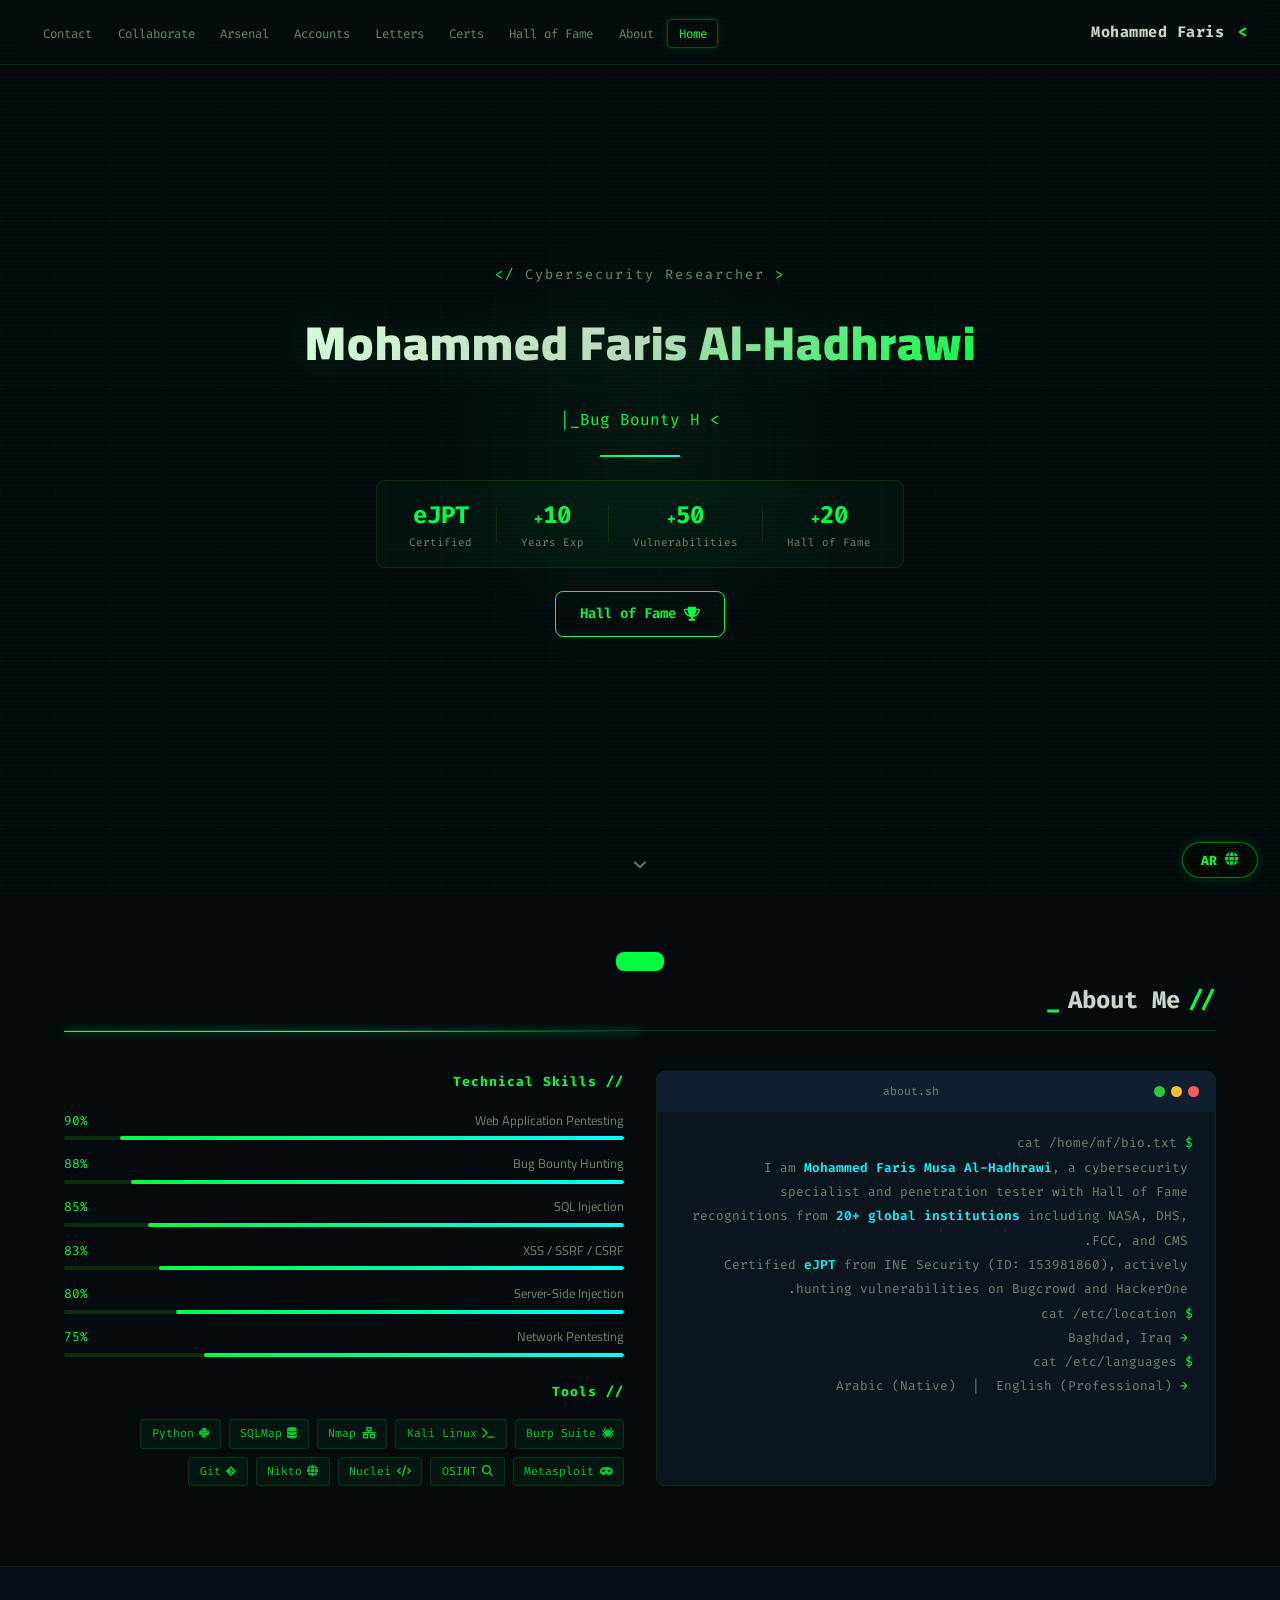
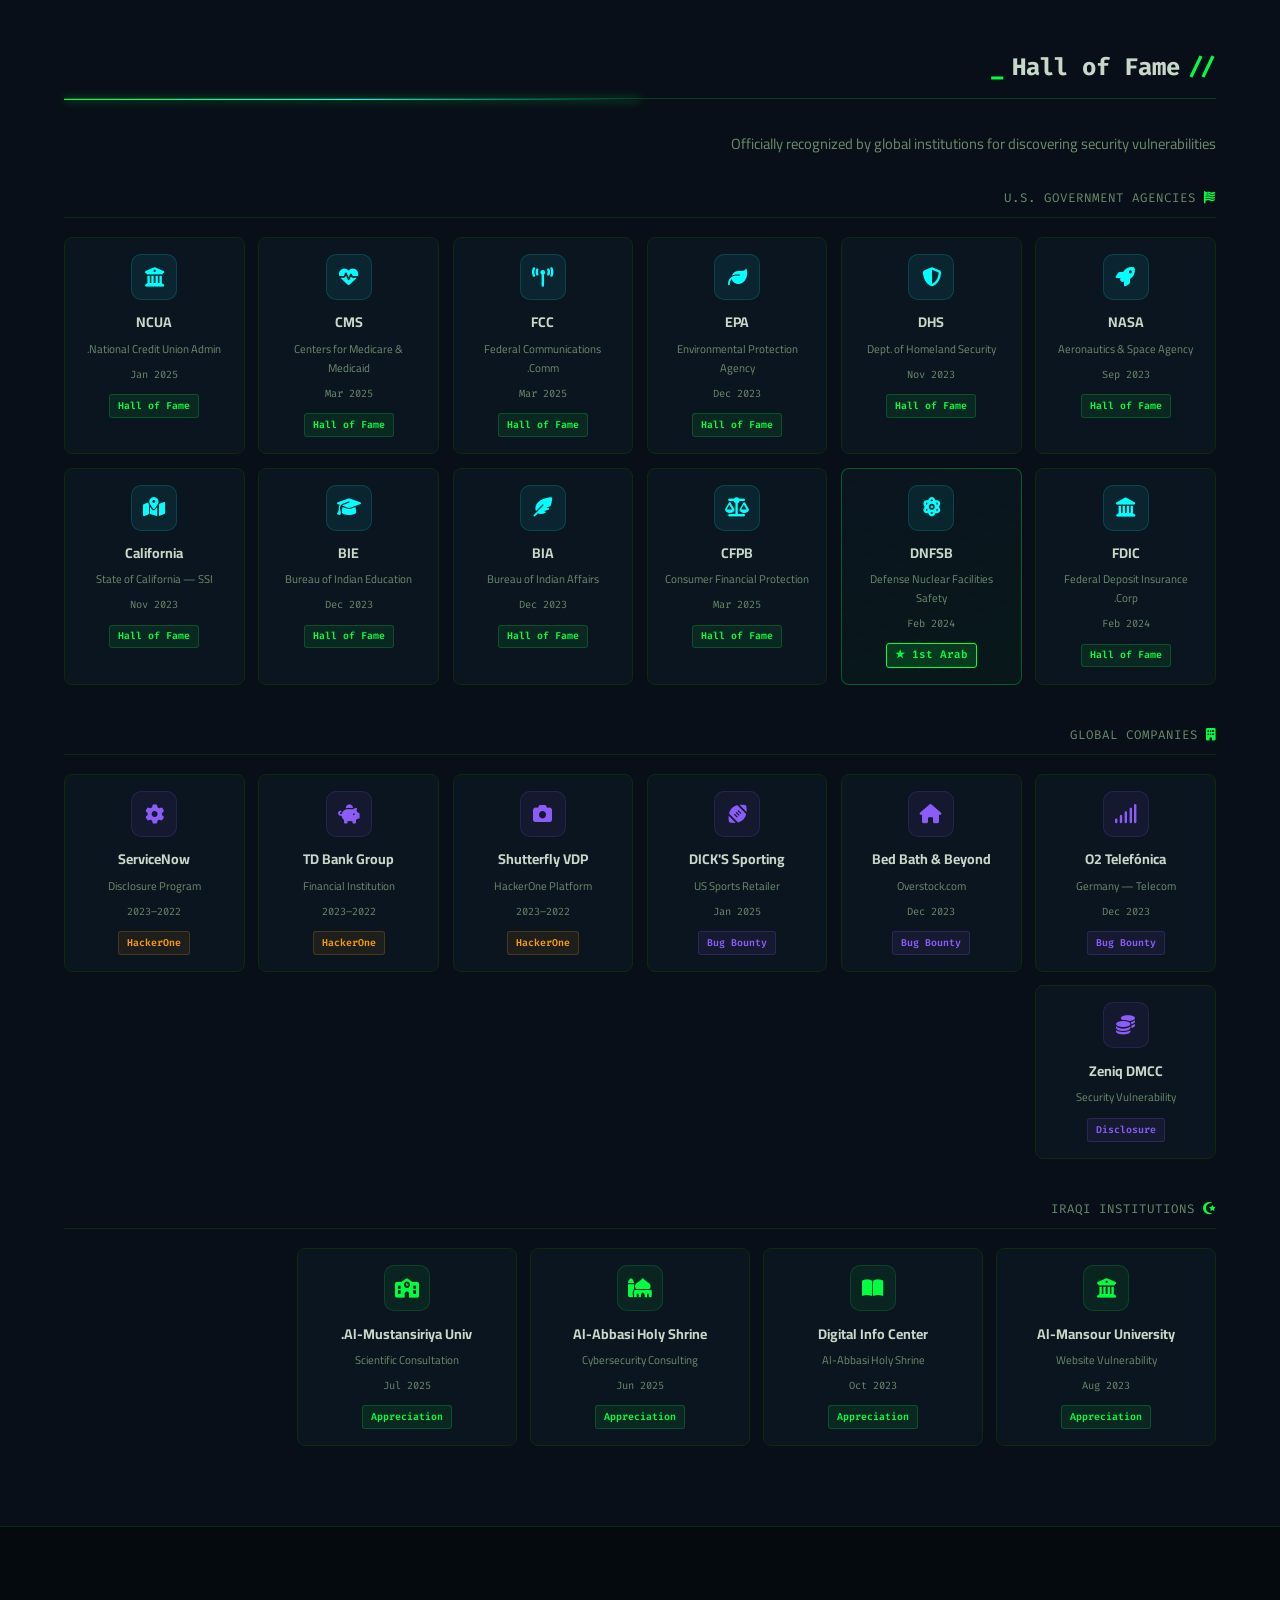
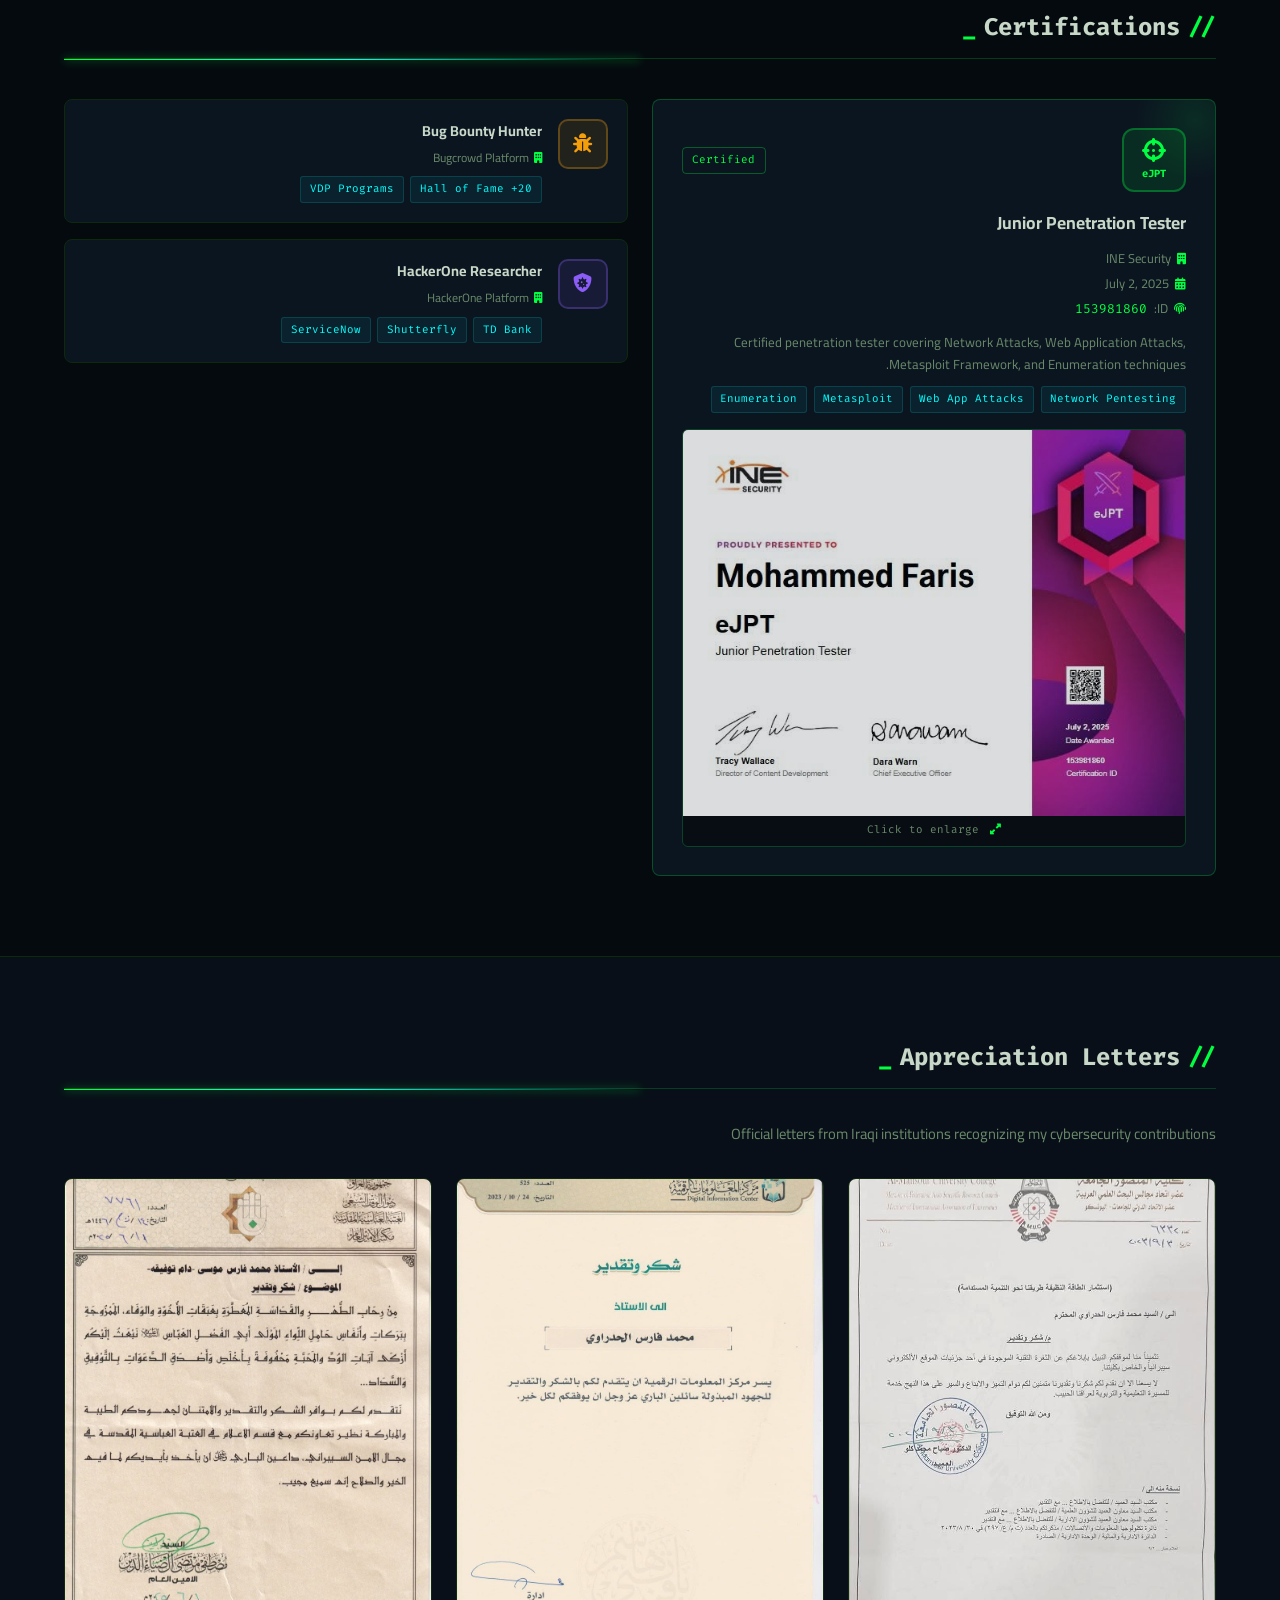
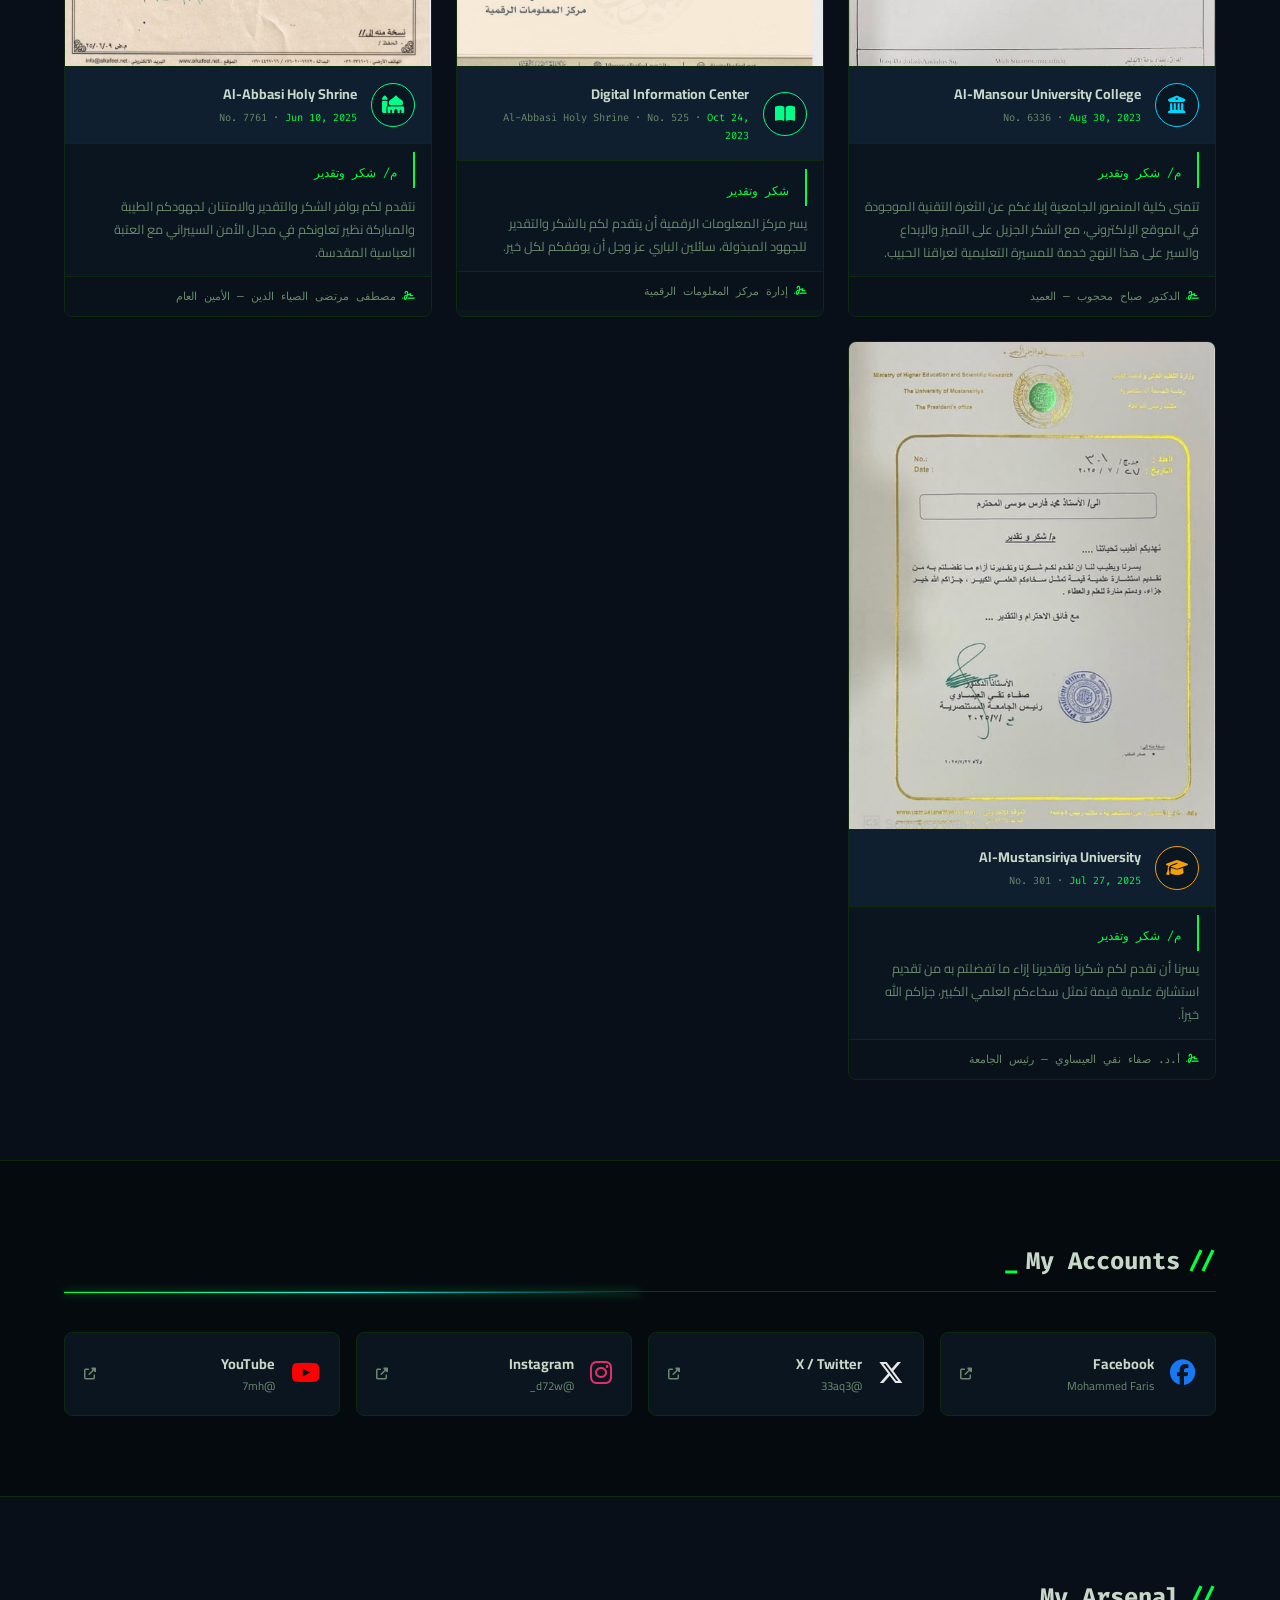
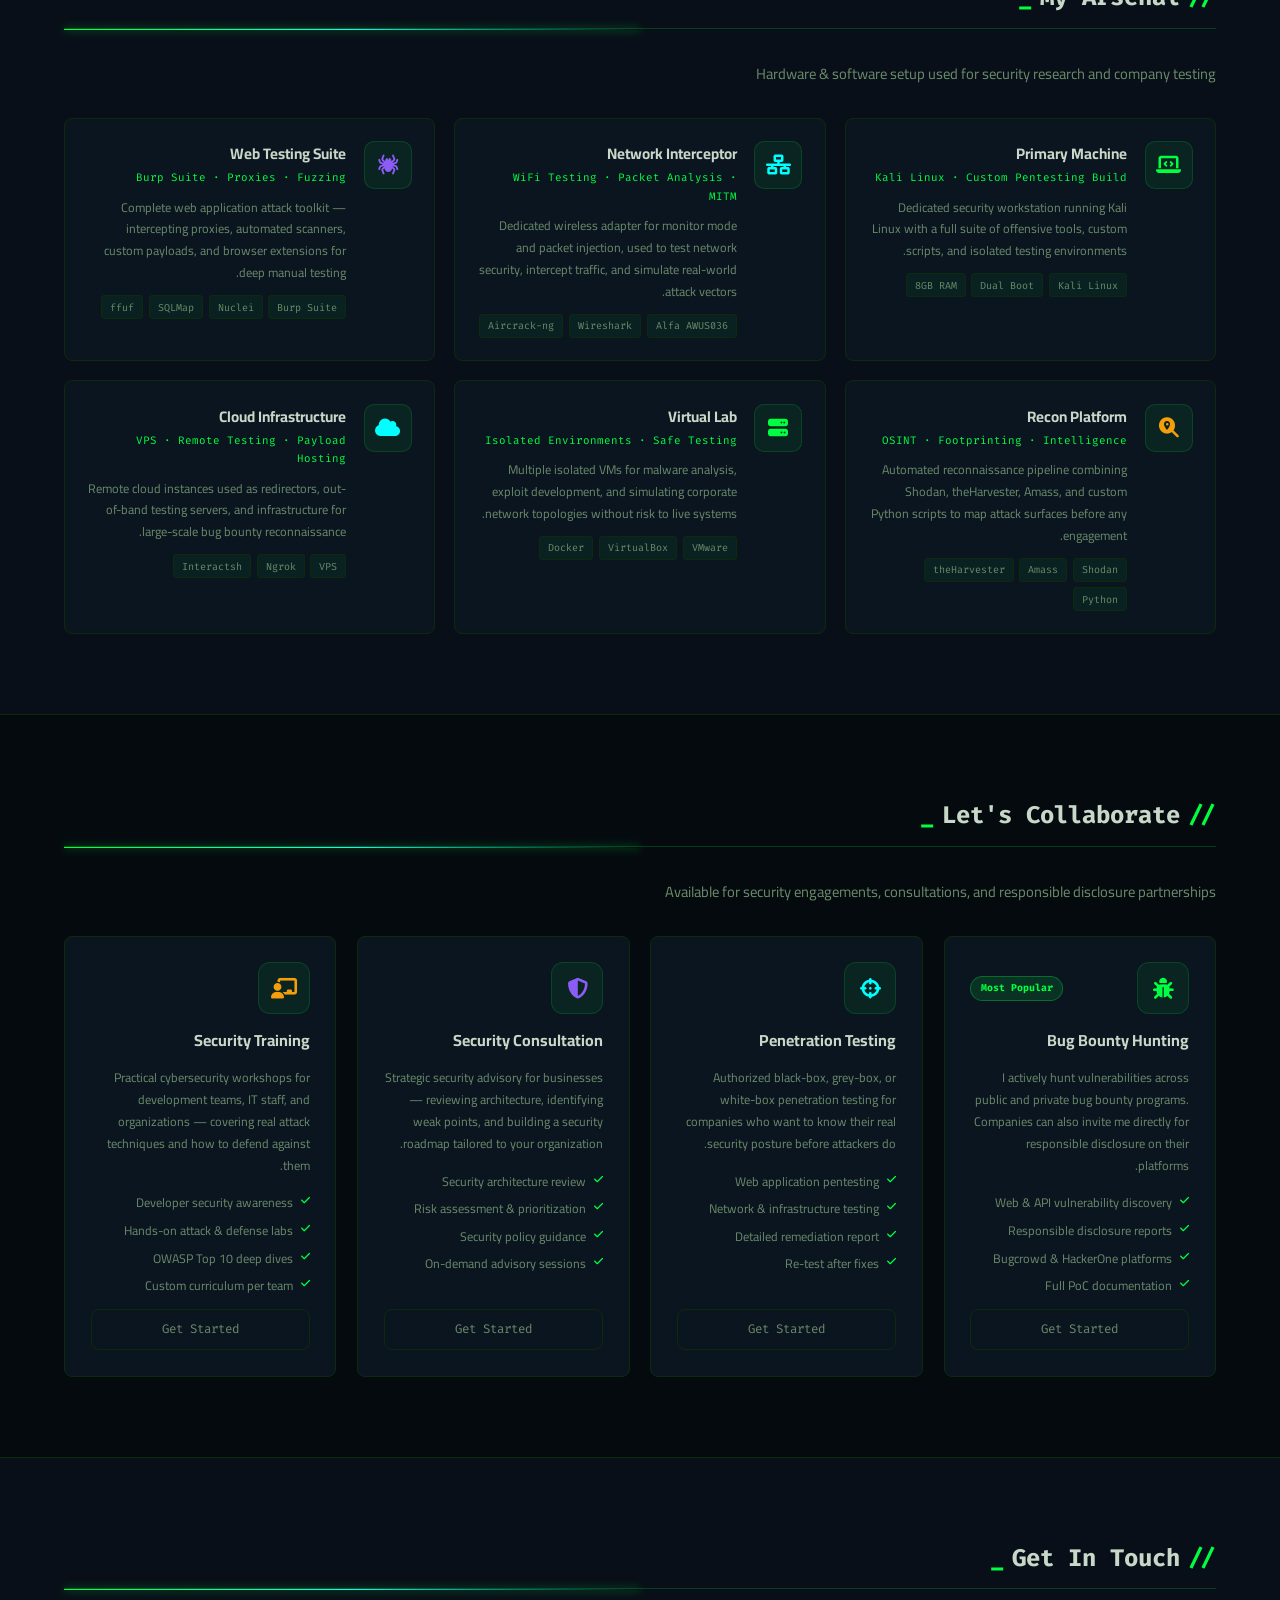
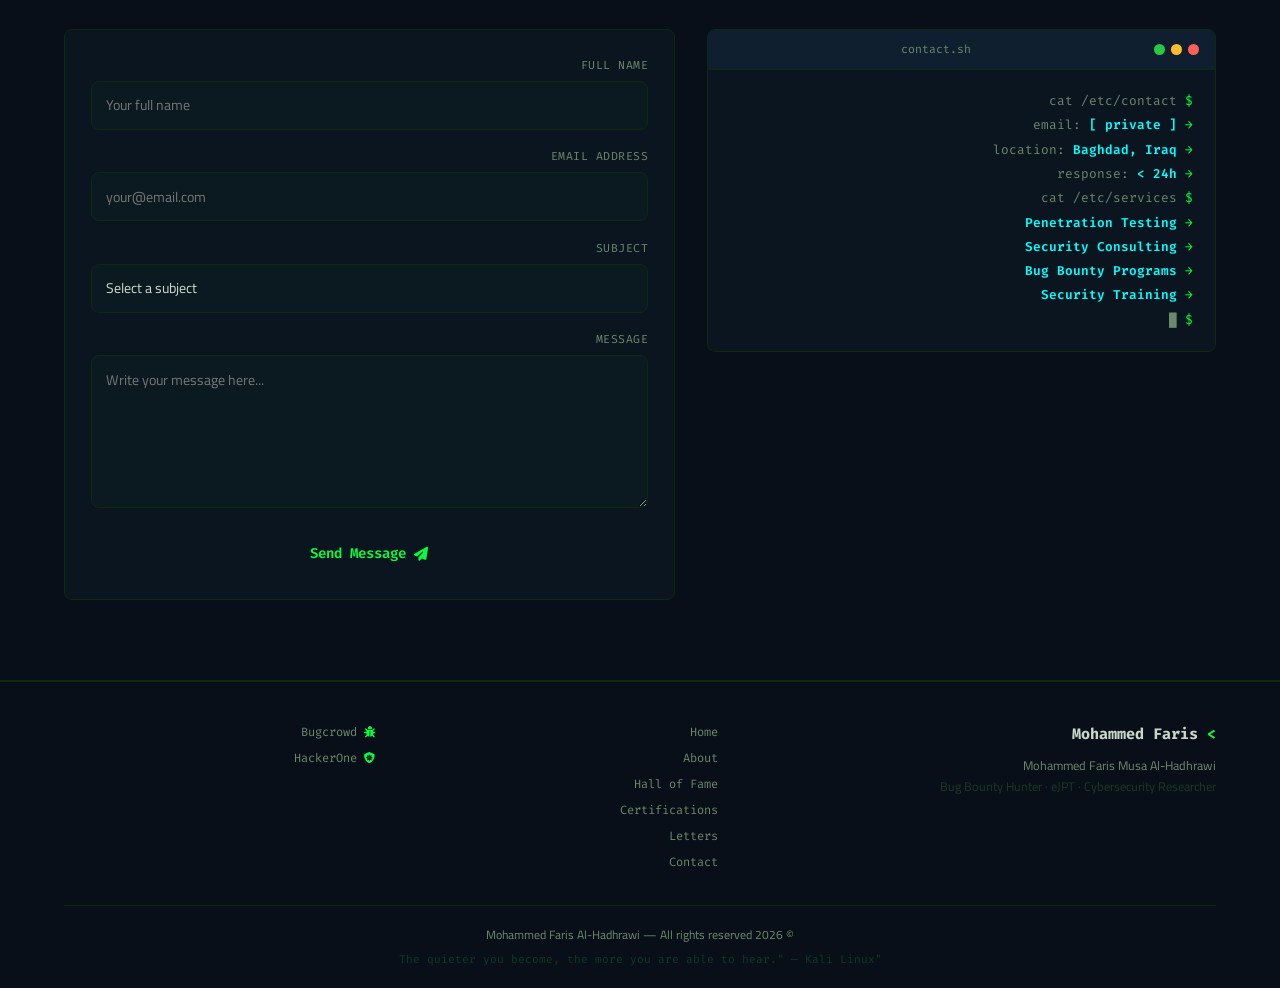
==== commit b35f573c: "Update title to Mohammed Faris" ====
--- a/index.html
+++ b/index.html
@@ -3,7 +3,7 @@
 <head>
   <meta charset="UTF-8"/>
   <meta name="viewport" content="width=device-width,initial-scale=1.0"/>
-  <title>Mohammed Faris — Cybersecurity Researcher</title>
+  <title>Mohammed Faris</title>
   <link rel="preconnect" href="https://fonts.googleapis.com"/>
   <link href="https://fonts.googleapis.com/css2?family=Cairo:wght@400;600;700;900&family=Fira+Code:wght@300;400;500;600;700&display=swap" rel="stylesheet"/>
   <link rel="stylesheet" href="https://cdnjs.cloudflare.com/ajax/libs/font-awesome/6.5.0/css/all.min.css"/>
